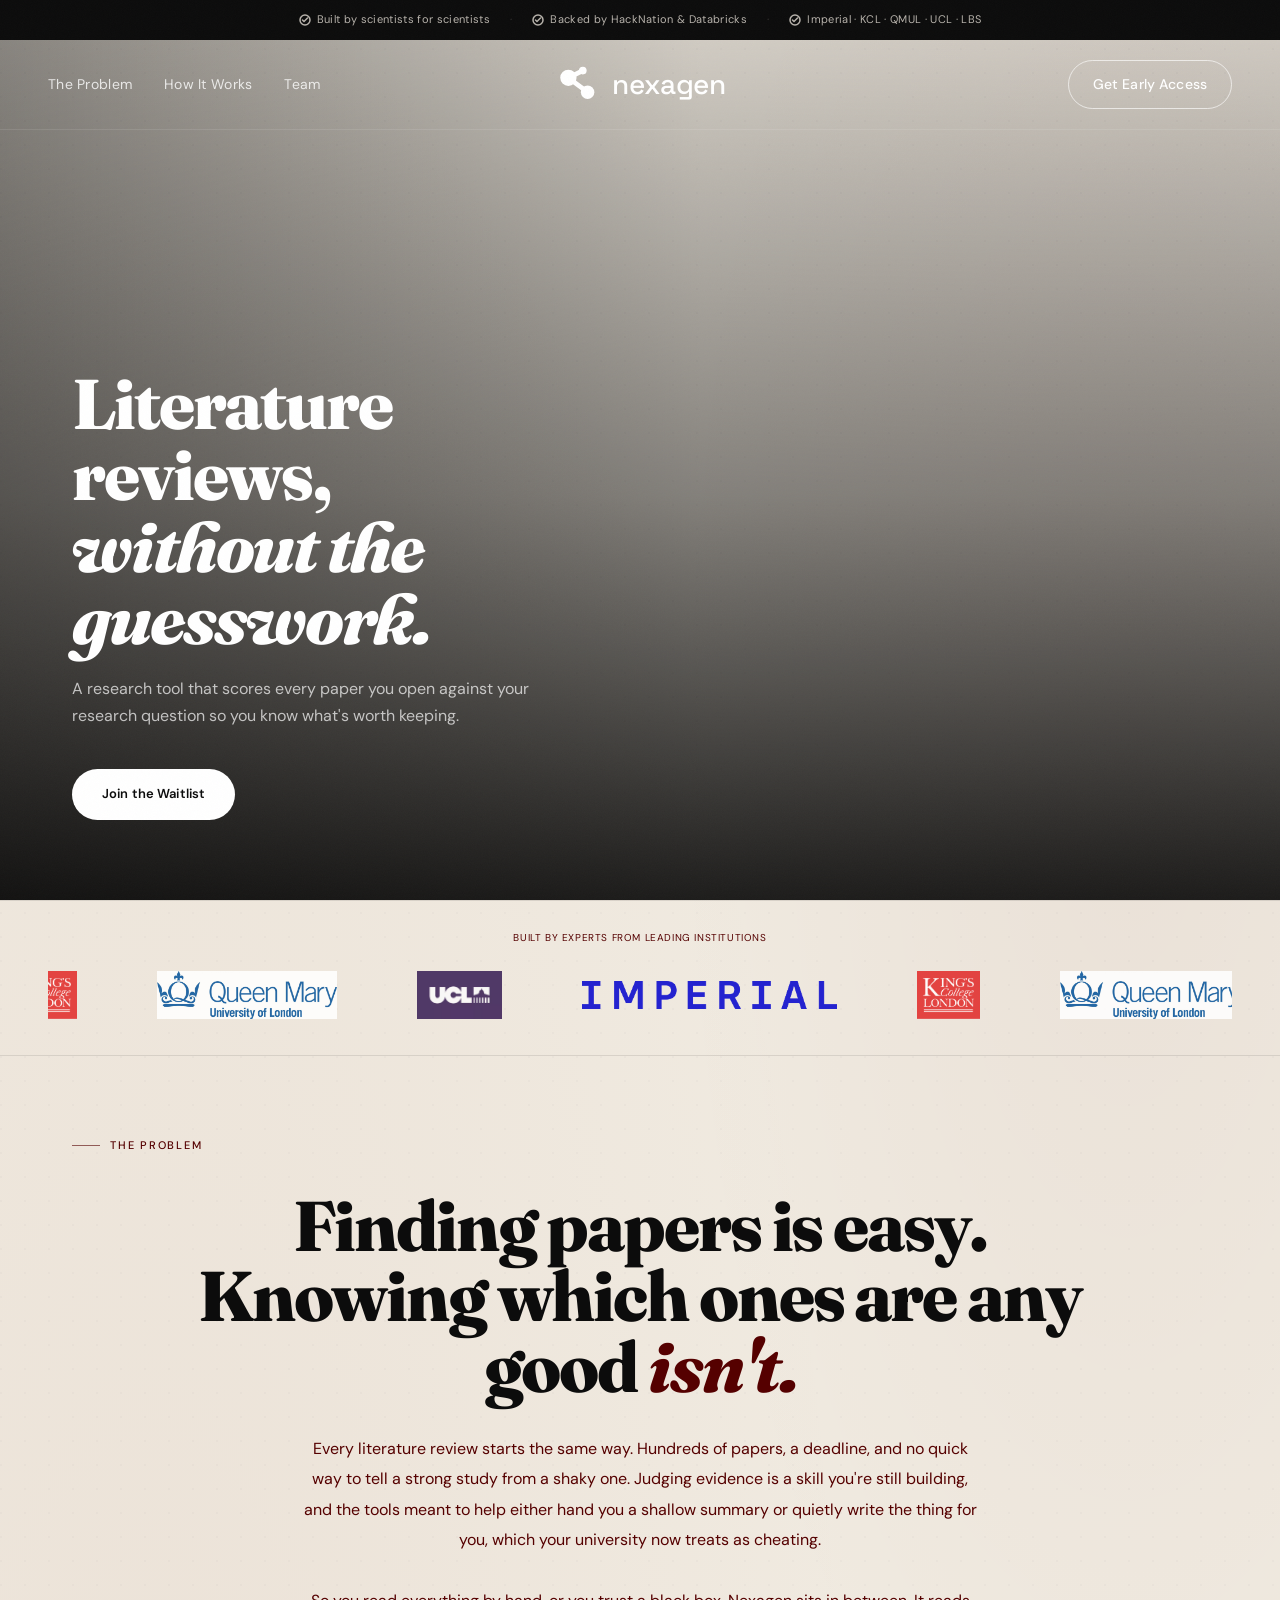
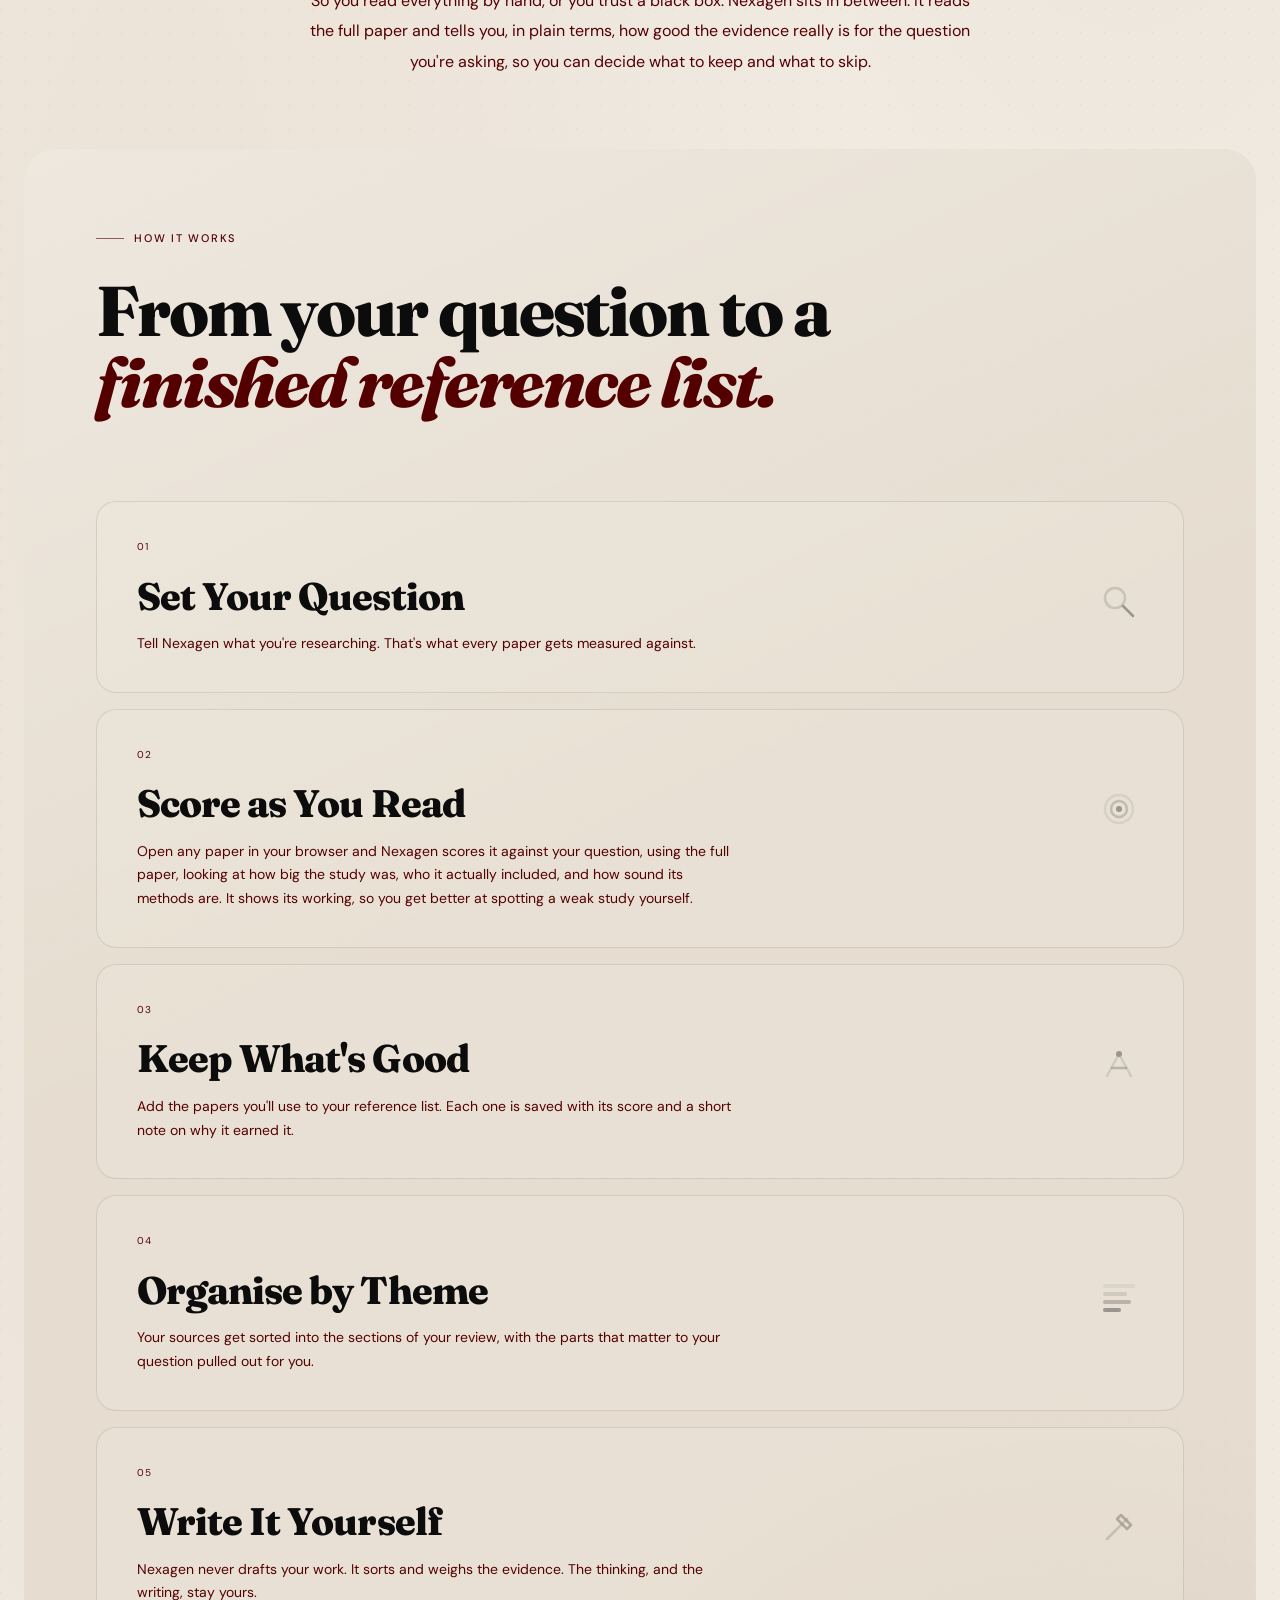
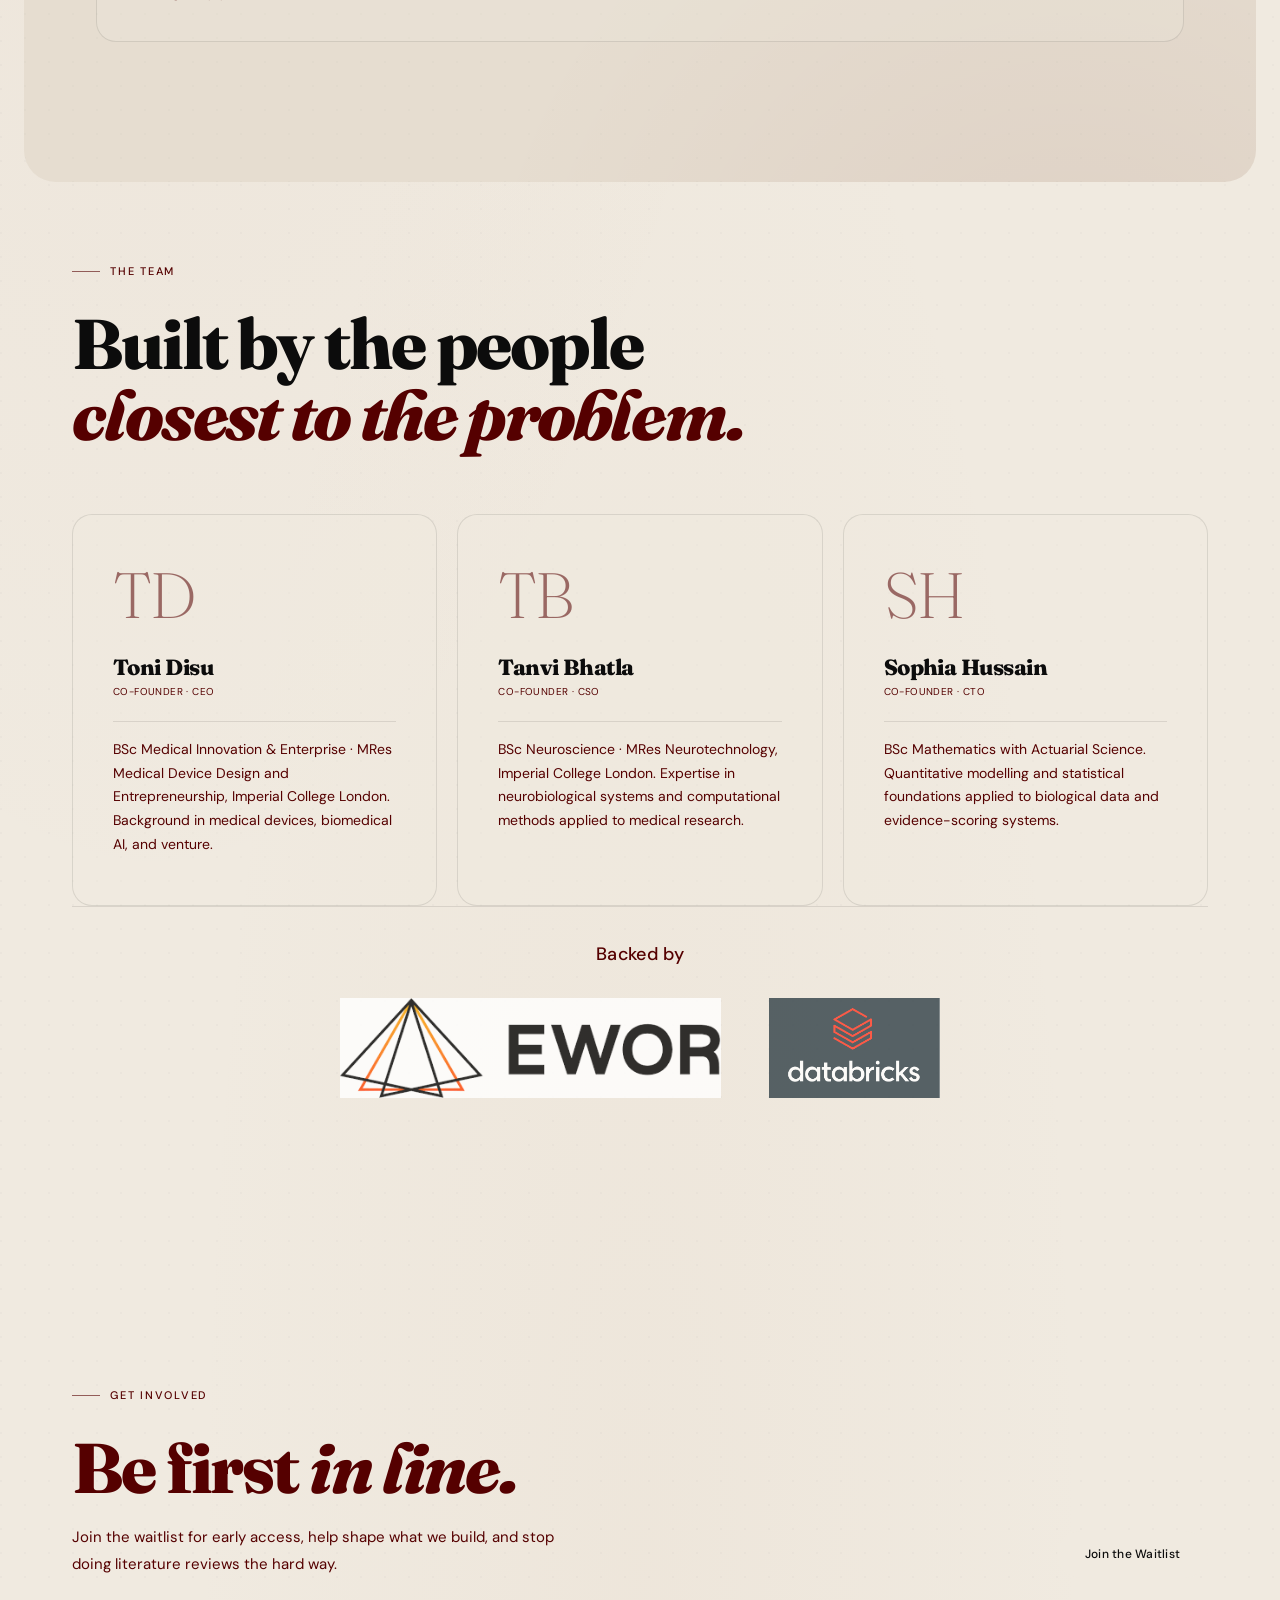
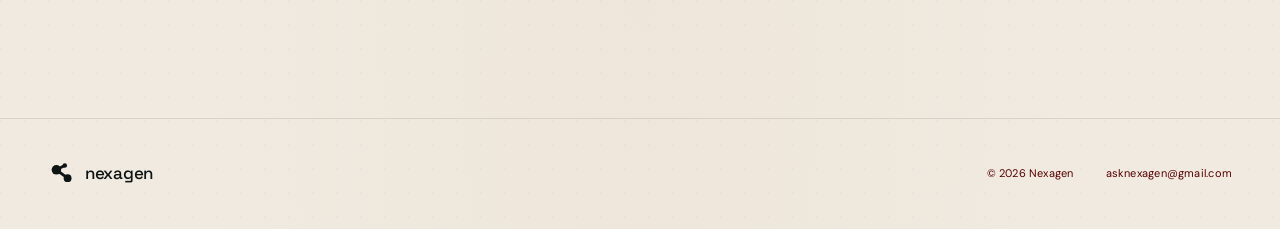
==== index-bio.html @ 09ab71d3 "Pivot homepage to biosciences-student positioning Replace index.html with the literature-review rese" ====
<!DOCTYPE html>
<html lang="en">
<head>
  <meta charset="UTF-8" />
  <meta name="viewport" content="width=device-width, initial-scale=1.0" />
  <title>Nexagen: Every Paper You Read, Scored Against Your Question</title>
  <meta name="description" content="Nexagen is a research tool for biosciences students. Its Chrome extension scores every paper you open against your question, so you can tell which studies actually hold up." />
  <link rel="preconnect" href="https://fonts.googleapis.com" />
  <link rel="preconnect" href="https://fonts.gstatic.com" crossorigin />
  <link href="https://fonts.googleapis.com/css2?family=Fraunces:ital,opsz,wght@0,9..144,200;0,9..144,800;1,9..144,800&family=DM+Sans:ital,wght@0,300;0,400;0,500;1,400&family=Space+Grotesk:wght@500&display=swap" rel="stylesheet" />
  <link rel="stylesheet" href="styles.css" />
  <link rel="icon" type="image/svg+xml" href="favicon.svg" />
</head>
<body>
  <!-- TRUST BAR — thin credibility strip above nav -->
  <div class="trust-bar" role="note" aria-label="About Nexagen">
    <span class="trust-item">
      <svg width="12" height="12" viewBox="0 0 12 12" fill="none" aria-hidden="true"><circle cx="6" cy="6" r="5" stroke="currentColor" stroke-width="1.5"/><path d="M3.5 6l1.5 1.5L8.5 4" stroke="currentColor" stroke-width="1.5" stroke-linecap="round" stroke-linejoin="round"/></svg>
      Built by scientists for scientists
    </span>
    <span class="trust-divider" aria-hidden="true">·</span>
    <span class="trust-item">
      <svg width="12" height="12" viewBox="0 0 12 12" fill="none" aria-hidden="true"><circle cx="6" cy="6" r="5" stroke="currentColor" stroke-width="1.5"/><path d="M3.5 6l1.5 1.5L8.5 4" stroke="currentColor" stroke-width="1.5" stroke-linecap="round" stroke-linejoin="round"/></svg>
      Backed by HackNation &amp; Databricks
    </span>
    <span class="trust-divider" aria-hidden="true">·</span>
    <span class="trust-item">
      <svg width="12" height="12" viewBox="0 0 12 12" fill="none" aria-hidden="true"><circle cx="6" cy="6" r="5" stroke="currentColor" stroke-width="1.5"/><path d="M3.5 6l1.5 1.5L8.5 4" stroke="currentColor" stroke-width="1.5" stroke-linecap="round" stroke-linejoin="round"/></svg>
      Imperial · KCL · QMUL · UCL · LBS
    </span>
  </div>

  <!-- NAV — transparent over hero · links left, logo centre, CTA right -->
  <nav>
    <div class="nav-left">
      <a href="#problem" class="nav-link">The Problem</a>
      <a href="#platform" class="nav-link">How It Works</a>
      <a href="#team" class="nav-link">Team</a>
    </div>
    <a href="#" class="nav-logo" aria-label="Nexagen home">
      <svg viewBox="0 0 200 200" xmlns="http://www.w3.org/2000/svg" aria-hidden="true">
        <g fill="currentColor">
          <path d="M60 70 L140 130" stroke="currentColor" stroke-width="20" stroke-linecap="round"/>
          <path d="M60 70 L120 40"  stroke="currentColor" stroke-width="20" stroke-linecap="round"/>
          <circle cx="60"  cy="70"  r="34"/>
          <circle cx="140" cy="130" r="28"/>
          <circle cx="120" cy="40"  r="16"/>
        </g>
      </svg>
      <span class="nav-logo-text">nexagen</span>
    </a>
    <div class="nav-right">
      <a href="https://docs.google.com/forms/d/e/1FAIpQLSfPnYSbLB0yAkp9VEmTySHZUfwO2lmAxV6sVlsd5_taA4u6ag/viewform?usp=publish-editor" target="_blank" class="btn-nav">Get Early Access</a>
    </div>
  </nav>

  <!-- HERO — full-bleed background image with gradient overlay -->
  <section class="hero">

    <video class="hero-bg-video" autoplay muted loop playsinline aria-hidden="true">
      <source src="landing_vid.mp4" type="video/mp4" />
    </video>

    <!-- Gradient overlay — keeps white text legible over any photo -->
    <div class="hero-overlay" aria-hidden="true"></div>

    <!-- Main content — bottom-left aligned -->
    <div class="hero-content">
      <h1 class="hero-headline">Literature reviews,<br/><em> without the guesswork.</em></h1>
      <p class="hero-sub">A research tool that scores every paper you open against your research question so you know what's worth keeping.</p>
      <div class="hero-actions">
        <a href="https://docs.google.com/forms/d/e/1FAIpQLSfPnYSbLB0yAkp9VEmTySHZUfwO2lmAxV6sVlsd5_taA4u6ag/viewform?usp=publish-editor" target="_blank" class="btn-hero-primary">Join the Waitlist</a>
      </div>
    </div>

  </section>

  <!-- INSTITUTIONS -->
  <div class="institutions-wrap">
    <p class="institutions-label">Built by experts from leading institutions</p>
    <div class="institutions-track-wrap">
      <div class="institutions-track">
        <img src="kcl2.png" class="inst-logo" alt="King's College London" />
        <img src="qmul.jpg" class="inst-logo" alt="Queen Mary University of London" />
        <img src="ucl_logo.png" class="inst-logo-ucl" alt="UCL" />
        <img src="imperial2.png" class="inst-logo imperial" alt="Imperial College London" />
        <img src="kcl2.png" class="inst-logo" alt="King's College London" />
        <img src="qmul.jpg" class="inst-logo" alt="Queen Mary University of London" />
        <img src="ucl_logo.png" class="inst-logo-ucl" alt="UCL" />
        <img src="imperial2.png" class="inst-logo imperial" alt="Imperial College London" />
      </div>
    </div>
  </div>

  <!-- PROBLEM -->
  <section id="problem">
    <div class="how-inner">
      <div class="fade-up">
        <p class="section-label">The Problem</p>
        <h2 class="section-title">Finding papers is easy.<br/>Knowing which ones are any good <em>isn't.</em></h2>
        <p class="section-body">
          Every literature review starts the same way. Hundreds of papers, a deadline, and no quick way to tell a strong study from a shaky one. Judging evidence is a skill you're still building, and the tools meant to help either hand you a shallow summary or quietly write the thing for you, which your university now treats as cheating.
          <br/><br/>
          So you read everything by hand, or you trust a black box. Nexagen sits in between. It reads the full paper and tells you, in plain terms, how good the evidence really is for the question you're asking, so you can decide what to keep and what to skip.
        </p>
      </div>
    </div>
  </section>

  <!-- HOW IT WORKS — editorial numbered list instead of equal cards -->
  <section id="platform" style="border-radius: 32px; margin: 0 24px;">
    <div class="how-inner">
      <div class="how-header">
        <div class="fade-up">
          <p class="section-label">How It Works</p>
          <h2 class="section-title">From your question to a<br/><em>finished reference list.</em></h2>
        </div>
      </div>
      <div class="steps-list stagger-parent">
        <div class="step-item">
          <span class="step-num">01</span>
          <div class="step-body">
            <div>
              <div class="step-title">Set Your Question</div>
              <div class="step-desc">Tell Nexagen what you're researching. That's what every paper gets measured against.</div>
            </div>
            <svg class="step-icon" viewBox="0 0 40 40" fill="none">
              <circle cx="16" cy="16" r="10" stroke="#0C0C0C" stroke-width="2.5" opacity="0.4"/>
              <path d="M24 24L34 34" stroke="#0C0C0C" stroke-width="2.5" stroke-linecap="round"/>
            </svg>
          </div>
        </div>
        <div class="step-item">
          <span class="step-num">02</span>
          <div class="step-body">
            <div>
              <div class="step-title">Score as You Read</div>
              <div class="step-desc">Open any paper in your browser and Nexagen scores it against your question, using the full paper, looking at how big the study was, who it actually included, and how sound its methods are. It shows its working, so you get better at spotting a weak study yourself.</div>
            </div>
            <svg class="step-icon" viewBox="0 0 40 40" fill="none">
              <circle cx="20" cy="20" r="14" stroke="#0C0C0C" stroke-width="2.5" opacity="0.2"/>
              <circle cx="20" cy="20" r="8" stroke="#0C0C0C" stroke-width="2.5" opacity="0.5"/>
              <circle cx="20" cy="20" r="3" fill="#0C0C0C"/>
            </svg>
          </div>
        </div>
        <div class="step-item">
          <span class="step-num">03</span>
          <div class="step-body">
            <div>
              <div class="step-title">Keep What's Good</div>
              <div class="step-desc">Add the papers you'll use to your reference list. Each one is saved with its score and a short note on why it earned it.</div>
            </div>
            <svg class="step-icon" viewBox="0 0 40 40" fill="none">
              <path d="M8 32L20 10L32 32" stroke="#0C0C0C" stroke-width="2.5" stroke-linecap="round" stroke-linejoin="round" opacity="0.3"/>
              <path d="M13 24h14" stroke="#0C0C0C" stroke-width="2.5" stroke-linecap="round" opacity="0.6"/>
              <circle cx="20" cy="10" r="3" fill="#0C0C0C"/>
            </svg>
          </div>
        </div>
        <div class="step-item">
          <span class="step-num">04</span>
          <div class="step-body">
            <div>
              <div class="step-title">Organise by Theme</div>
              <div class="step-desc">Your sources get sorted into the sections of your review, with the parts that matter to your question pulled out for you.</div>
            </div>
            <svg class="step-icon" viewBox="0 0 40 40" fill="none">
              <rect x="4" y="8" width="32" height="4" rx="2" fill="#0C0C0C" opacity="0.15"/>
              <rect x="4" y="16" width="24" height="4" rx="2" fill="#0C0C0C" opacity="0.3"/>
              <rect x="4" y="24" width="28" height="4" rx="2" fill="#0C0C0C" opacity="0.6"/>
              <rect x="4" y="32" width="18" height="4" rx="2" fill="#0C0C0C"/>
            </svg>
          </div>
        </div>
        <div class="step-item">
          <span class="step-num">05</span>
          <div class="step-body">
            <div>
              <div class="step-title">Write It Yourself</div>
              <div class="step-desc">Nexagen never drafts your work. It sorts and weighs the evidence. The thinking, and the writing, stay yours.</div>
            </div>
            <svg class="step-icon" viewBox="0 0 40 40" fill="none">
              <path d="M8 32L28 12" stroke="#0C0C0C" stroke-width="2.5" stroke-linecap="round" opacity="0.4"/>
              <path d="M22 8l10 10-4 4-10-10z" stroke="#0C0C0C" stroke-width="2.5" stroke-linejoin="round" opacity="0.7"/>
            </svg>
          </div>
        </div>
      </div>
    </div>
  </section>

  <!-- TEAM — author byline style, vertical dividers, no filled cards -->
  <section id="team">
    <div class="team-inner">
      <div class="fade-up">
        <p class="section-label">The Team</p>
        <h2 class="section-title">Built by the people<br/><em>closest to the problem.</em></h2>
      </div>
      <div class="team-authors stagger-parent">
        <div class="team-author">
          <div class="author-initials" aria-hidden="true">TD</div>
          <div class="author-name">Toni Disu</div>
          <div class="author-role">Co-Founder · CEO</div>
          <div class="author-bio">BSc Medical Innovation & Enterprise · MRes Medical Device Design and Entrepreneurship, Imperial College London. Background in medical devices, biomedical AI, and venture.</div>
        </div>
        <div class="team-author">
          <div class="author-initials" aria-hidden="true">TB</div>
          <div class="author-name">Tanvi Bhatla</div>
          <div class="author-role">Co-Founder · CSO</div>
          <div class="author-bio">BSc Neuroscience · MRes Neurotechnology, Imperial College London. Expertise in neurobiological systems and computational methods applied to medical research.</div>
        </div>
        <div class="team-author">
          <div class="author-initials" aria-hidden="true">SH</div>
          <div class="author-name">Sophia Hussain</div>
          <div class="author-role">Co-Founder · CTO</div>
          <div class="author-bio">BSc Mathematics with Actuarial Science. Quantitative modelling and statistical foundations applied to biological data and evidence-scoring systems.</div>
        </div>
      </div>
      <div class="team-backed fade-up">
        <span class="team-backed-label">Backed by</span>
        <div class="team-backed-logos">
          <img src="ewor_logo.png" alt="HackNation Venture Lab (Cohort 2)" class="backed-logo" />
          <img src="db-logo.webp" alt="Databricks" class="backed-logo" />
        </div>
      </div>
    </div>
  </section>

  <!-- CTA — two-column, left-aligned, not centered -->
  <section class="cta-section stagger-parent" id="waitlist">
    <video class="cta-bg-video" autoplay muted loop playsinline aria-hidden="true">
      <source src="bottom_vid.mp4" type="video/mp4" />
    </video>
<div class="cta-inner">
      <div>
        <p class="section-label">Get involved</p>
        <h2 class="section-title" style="max-width: 560px;">Be first <em>in line.</em></h2>
        <p class="section-body">Join the waitlist for early access, help shape what we build, and stop doing literature reviews the hard way.</p>
      </div>
      <div class="cta-side">
        <a href="https://docs.google.com/forms/d/e/1FAIpQLSfPnYSbLB0yAkp9VEmTySHZUfwO2lmAxV6sVlsd5_taA4u6ag/viewform?usp=publish-editor" target="_blank" class="btn-cream">Join the Waitlist</a>
      </div>
    </div>
  </section>

  <!-- FOOTER -->
  <footer>
    <a href="#" class="footer-logo" aria-label="Back to top">
      <svg viewBox="0 0 200 200" xmlns="http://www.w3.org/2000/svg" aria-hidden="true">
        <g fill="currentColor">
          <path d="M60 70 L140 130" stroke="currentColor" stroke-width="20" stroke-linecap="round"/>
          <path d="M60 70 L120 40"  stroke="currentColor" stroke-width="20" stroke-linecap="round"/>
          <circle cx="60"  cy="70"  r="34"/>
          <circle cx="140" cy="130" r="28"/>
          <circle cx="120" cy="40"  r="16"/>
        </g>
      </svg>
      <span class="footer-logo-text">nexagen</span>
    </a>
    <div class="footer-right">
      <span style="font-size: 11px; color: var(--mid); letter-spacing: 0.02em;">© 2026 Nexagen</span>
      <a href="mailto:asknexagen@gmail.com" class="footer-link">asknexagen@gmail.com</a>
    </div>
  </footer>

  <script src="script.js"></script>
</body>
</html>
---- styles.css ----
*, *::before, *::after { box-sizing: border-box; margin: 0; padding: 0; }
:root {
  --cream: #F0EAE0;
  --cream-dark: #E6DDD0;
  --black: #0C0C0C;
  --mid: #550000;
  --border: rgba(12,12,12,0.1);
}
html {
  scroll-behavior: smooth;
  overflow-x: hidden;
}
body { overflow-x: hidden; }
body {
  background-color: var(--cream);
  background-image:
    radial-gradient(ellipse 80% 60% at 12% 40%, rgba(175, 120, 100, 0.07) 0%, transparent 70%),
    radial-gradient(ellipse 60% 40% at 88% 15%, rgba(85, 0, 0, 0.04) 0%, transparent 60%),
    radial-gradient(ellipse 50% 50% at 50% 95%, rgba(200, 165, 135, 0.06) 0%, transparent 70%),
    url("data:image/svg+xml,%3Csvg width='24' height='24' xmlns='http://www.w3.org/2000/svg'%3E%3Ccircle cx='1' cy='1' r='0.75' fill='rgba(12%2C12%2C12%2C0.05)'/%3E%3C/svg%3E");
  color: var(--black);
  font-family: 'DM Sans', sans-serif;
  font-size: 15px;
  line-height: 1.75;
  -webkit-font-smoothing: antialiased;
}
body::after {
  content: '';
  position: fixed;
  inset: 0;
  pointer-events: none;
  z-index: 9998;
  opacity: 0.025;
  background-image: url("data:image/svg+xml,%3Csvg viewBox='0 0 256 256' xmlns='http://www.w3.org/2000/svg'%3E%3Cfilter id='noise'%3E%3CfeTurbulence type='fractalNoise' baseFrequency='0.9' numOctaves='4' stitchTiles='stitch'/%3E%3C/filter%3E%3Crect width='100%25' height='100%25' filter='url(%23noise)'/%3E%3C/svg%3E");
  background-size: 200px 200px;
}

/* ── TRUST BAR ── */
.trust-bar {
  position: fixed;
  top: 0; left: 0; right: 0;
  z-index: 102;
  height: 40px;
  display: flex;
  align-items: center;
  justify-content: center;
  gap: 20px;
  background: var(--black);
  color: rgba(240, 234, 224, 0.75);
  font-family: 'DM Sans', sans-serif;
  font-size: 11px;
  letter-spacing: 0.03em;
}
.trust-item {
  display: inline-flex;
  align-items: center;
  gap: 6px;
}
.trust-divider { color: rgba(240, 234, 224, 0.2); }

/* ── NAV — transparent over hero, 3-column ── */
nav {
  position: fixed;
  top: 40px; left: 0; right: 0;
  z-index: 101;
  display: grid;
  grid-template-columns: 1fr auto 1fr;
  align-items: center;
  padding: 20px 48px;
  background: transparent;
  border-bottom: 1px solid rgba(255, 255, 255, 0.1);
  transition: background 0.35s ease, border-color 0.35s ease;
  animation: slideDown 0.55s cubic-bezier(0.22, 1, 0.36, 1) both;
}
.nav-left {
  display: flex;
  align-items: center;
  gap: 32px;
}
.nav-right {
  display: flex;
  align-items: center;
  justify-content: flex-end;
}
.nav-logo {
  display: flex;
  align-items: center;
  justify-content: center;
  gap: 10px;
  text-decoration: none;
  color: white;
  transition: color 0.35s ease;
}
.nav-logo svg { width: 48px; height: 48px; transition: color 0.35s ease; }
.nav-logo-text {
  font-family: 'Space Grotesk', sans-serif;
  font-size: 28px;
  font-weight: 500;
  letter-spacing: -0.015em;
}
.nav-link {
  font-size: 14px;
  color: rgba(255, 255, 255, 0.8);
  text-decoration: underline;
  text-underline-offset: 4px;
  text-decoration-color: transparent;
  cursor: pointer;
  transition: color 0.2s, text-decoration-color 0.2s;
  letter-spacing: 0.02em;
  padding: 6px 0;
  white-space: nowrap;
}
.nav-link:hover { color: white; text-decoration-color: rgba(255,255,255,0.4); }
.nav-link:focus-visible {
  outline: 2px solid white;
  outline-offset: 4px;
  border-radius: 2px;
}
.nav-logo:focus-visible {
  outline: 2px solid white;
  outline-offset: 6px;
  border-radius: 4px;
}

/* Nav CTA — outlined pill, white on hero */
.btn-nav {
  display: inline-flex;
  align-items: center;
  font-family: 'DM Sans', sans-serif;
  font-size: 14px;
  font-weight: 500;
  padding: 11px 24px;
  min-height: 40px;
  border-radius: 100px;
  text-decoration: none;
  border: 1.5px solid rgba(255, 255, 255, 0.65);
  color: white;
  background: transparent;
  cursor: pointer;
  transition: background 0.2s, color 0.2s, border-color 0.2s;
  letter-spacing: 0.01em;
  white-space: nowrap;
}
.btn-nav:hover { background: white; color: var(--black); border-color: white; }
.btn-nav:focus-visible { outline: 2px solid white; outline-offset: 3px; }

/* Scrolled state — cream background, dark text */
nav.nav--scrolled {
  background: linear-gradient(to bottom, rgba(240, 234, 224, 0.97), rgba(240, 234, 224, 0.82));
  backdrop-filter: blur(16px);
  border-bottom: 1px solid var(--border);
}
nav.nav--scrolled .nav-logo { color: var(--black); }
nav.nav--scrolled .nav-link { color: var(--mid); }
nav.nav--scrolled .nav-link:hover { color: var(--black); text-decoration-color: rgba(12,12,12,0.25); }
nav.nav--scrolled .nav-link:focus-visible { outline-color: var(--black); }
nav.nav--scrolled .nav-logo:focus-visible { outline-color: var(--black); }
nav.nav--scrolled .btn-nav { border-color: var(--black); color: var(--black); }
nav.nav--scrolled .btn-nav:hover { background: var(--black); color: var(--cream); }
.btn-primary {
  display: inline-flex;
  align-items: center;
  gap: 8px;
  background: var(--black);
  color: var(--cream);
  font-family: 'DM Sans', sans-serif;
  font-size: 12px;
  font-weight: 500;
  padding: 12px 22px;
  min-height: 44px;
  border-radius: 100px;
  text-decoration: none;
  border: none;
  cursor: pointer;
  transition: opacity 0.2s, transform 0.15s;
  letter-spacing: 0.01em;
}
.btn-primary:hover { opacity: 0.82; transform: translateY(-1px); }
.btn-primary:focus-visible {
  outline: 2px solid var(--black);
  outline-offset: 3px;
}
.btn-outline {
  display: inline-flex;
  align-items: center;
  background: transparent;
  color: var(--black);
  font-family: 'DM Sans', sans-serif;
  font-size: 12px;
  font-weight: 500;
  padding: 12px 22px;
  min-height: 44px;
  border-radius: 100px;
  text-decoration: none;
  border: 1.5px solid var(--black);
  cursor: pointer;
  transition: background 0.2s, color 0.2s;
}
.btn-outline:hover { background: var(--black); color: var(--cream); }
.btn-outline:focus-visible {
  outline: 2px solid var(--black);
  outline-offset: 3px;
}

/* ── HERO — full-bleed background image ── */
.hero {
  position: relative;
  min-height: 100vh;
  min-height: 100svh;
  padding: 0;
  display: flex;
  align-items: flex-end;
  overflow: hidden;
}

.hero-bg-video {
  position: absolute;
  inset: 0;
  width: 100%;
  height: 100%;
  object-fit: cover;
  z-index: 0;
}

/* Dark gradient — bottom-heavy so bottom-left text is always readable */
.hero-overlay {
  position: absolute;
  inset: 0;
  background:
    linear-gradient(to top, rgba(0,0,0,0.88) 0%, rgba(0,0,0,0.45) 45%, rgba(0,0,0,0.1) 100%),
    linear-gradient(to right, rgba(0,0,0,0.35) 0%, transparent 55%);
  z-index: 1;
}

/* Main text — bottom-left */
.hero-content {
  position: relative;
  z-index: 2;
  padding: 0 72px 80px;
  max-width: 680px;
  animation: fadeUp 0.85s 0.2s cubic-bezier(0.22, 1, 0.36, 1) both;
}
.hero-headline {
  font-family: 'Fraunces', serif;
  font-size: clamp(44px, 5.5vw, 76px);
  font-weight: 800;
  line-height: 1.02;
  letter-spacing: -0.03em;
  color: white;
  margin-bottom: 20px;
  animation: fadeUp 0.8s 0.1s cubic-bezier(0.22, 1, 0.36, 1) both;
}
.hero-headline em {
  font-style: italic;
  color: white;
}
.hero-sub {
  font-size: 16px;
  color: rgba(255, 255, 255, 0.7);
  max-width: 460px;
  line-height: 1.7;
  margin-bottom: 40px;
  animation: fadeUp 0.75s 0.32s cubic-bezier(0.22, 1, 0.36, 1) both;
}
.hero-actions {
  display: flex;
  flex-direction: column;
  gap: 16px;
  align-items: flex-start;
  animation: fadeUp 0.65s 0.52s cubic-bezier(0.22, 1, 0.36, 1) both;
}

/* White pill CTA */
.btn-hero-primary {
  display: inline-flex;
  align-items: center;
  background: white;
  color: var(--black);
  font-family: 'DM Sans', sans-serif;
  font-size: 13px;
  font-weight: 600;
  padding: 14px 30px;
  min-height: 48px;
  border-radius: 100px;
  text-decoration: none;
  border: none;
  cursor: pointer;
  transition: opacity 0.2s, transform 0.15s;
  letter-spacing: 0.01em;
}
.btn-hero-primary:hover { opacity: 0.9; transform: translateY(-1px); }
.btn-hero-primary:focus-visible { outline: 2px solid white; outline-offset: 3px; }

/* Trust signal row below CTA */
.hero-trust-signal {
  display: flex;
  align-items: center;
  gap: 10px;
}
.hero-trust-stars { color: #F4C542; font-size: 13px; letter-spacing: 2px; }
.hero-trust-text {
  font-size: 12px;
  color: rgba(255, 255, 255, 0.55);
  letter-spacing: 0.02em;
}

/* Floating stat card — bottom-right */
.hero-stat-card {
  position: absolute;
  bottom: 64px;
  right: 64px;
  z-index: 2;
  background: rgba(255, 255, 255, 0.07);
  backdrop-filter: blur(20px);
  -webkit-backdrop-filter: blur(20px);
  border: 1px solid rgba(255, 255, 255, 0.14);
  border-radius: 20px;
  padding: 28px 32px;
  color: white;
  min-width: 200px;
  animation: fadeUp 0.7s 0.75s cubic-bezier(0.22, 1, 0.36, 1) both;
}
.hero-stat-number {
  font-family: 'Fraunces', serif;
  font-size: 40px;
  font-weight: 800;
  letter-spacing: -0.03em;
  line-height: 1;
  margin-bottom: 8px;
}
.hero-stat-label {
  font-size: 13px;
  color: rgba(255, 255, 255, 0.75);
  line-height: 1.5;
  margin-bottom: 14px;
}
.hero-stat-sub {
  font-size: 10px;
  color: rgba(255, 255, 255, 0.4);
  letter-spacing: 0.05em;
  text-transform: uppercase;
  border-top: 1px solid rgba(255, 255, 255, 0.1);
  padding-top: 12px;
}

/* ── INSTITUTIONS ── */
.institutions-wrap {
  border-top: 1px solid var(--border);
  border-bottom: 1px solid var(--border);
  padding: 28px 48px;
  text-align: center;
}
.institutions-label {
  font-size: 10px;
  letter-spacing: 0.06em;
  text-transform: uppercase;
  color: var(--mid);
  margin-bottom: 24px;
}
.institutions-track-wrap { overflow: hidden; white-space: nowrap; }
.institutions-track {
  display: inline-flex;
  align-items: center;
  gap: 80px;
  will-change: transform;
}
.inst-logo { height: 48px; width: auto; object-fit: contain; flex-shrink: 0; opacity: 0.85; }
.inst-logo.imperial { height: 28px; }
.inst-logo-ucl { height: 48px; width: auto; flex-shrink: 0; opacity: 0.85; }

/* ── SECTIONS ── */
section { padding: 140px 72px; }
.section-label {
  display: inline-flex;
  align-items: center;
  gap: 10px;
  font-family: 'DM Sans', sans-serif;
  font-size: 11px;
  font-weight: 500;
  letter-spacing: 0.16em;
  text-transform: uppercase;
  color: var(--mid);
  margin-bottom: 28px;
}
.section-label::before {
  content: '';
  display: inline-block;
  width: 28px;
  height: 1px;
  background: currentColor;
  opacity: 0.6;
}
.section-title {
  font-family: 'Fraunces', serif;
  font-size: clamp(40px, 5.5vw, 72px);
  font-weight: 800;
  line-height: 1.0;
  letter-spacing: -0.03em;
  max-width: 640px;
  margin-bottom: 20px;
}
.section-title em {
  font-style: italic;
  color: var(--mid);
}
.section-body {
  font-family: 'DM Sans', sans-serif;
  font-size: 15px;
  color: var(--mid);
  max-width: 520px;
  line-height: 1.8;
}

/* ── PROBLEM — text left, clinical data table right ── */
.problem {
  display: grid;
  grid-template-columns: 1fr 1fr;
  gap: 80px;
  align-items: center;
  max-width: 1200px;
  margin: 0 auto;
}
.problem-right {
  display: flex;
  flex-direction: column;
  gap: 28px;
}
.problem-photo {
  width: 100%;
  aspect-ratio: 4 / 3;
  object-fit: cover;
  object-position: center 20%;
  display: block;
  border-radius: 16px;
}
.stat-table {
  display: flex;
  flex-direction: column;
  gap: 12px;
}
.stat-row {
  display: grid;
  grid-template-columns: 28px 1fr auto;
  gap: 16px;
  padding: 20px 24px;
  border: 1px solid var(--border);
  border-radius: 14px;
  background: rgba(240, 234, 224, 0.5);
  align-items: center;
}
.stat-idx {
  font-size: 16px;
  color: var(--mid);
  letter-spacing: 0.08em;
}
.stat-lbl {
  font-size: 16px;
  color: var(--mid);
  line-height: 1.5;
}
.stat-val {
  font-family: 'Fraunces', serif;
  font-size: clamp(26px, 3vw, 40px);
  font-weight: 800;
  line-height: 1;
  letter-spacing: -0.025em;
  color: var(--black);
  text-align: right;
}

/* ── SECTION IMAGE BAND ── */
.section-image-band {
  height: 300px;
  overflow: hidden;
  border-top: 1px solid var(--border);
  border-bottom: 1px solid var(--border);
}
.section-image-band img {
  width: 100%;
  height: 100%;
  object-fit: cover;
  object-position: center 30%;
  display: block;
}

/* ── PLATFORM HEADER ── */
.how-inner {
  max-width: 1200px;
  margin: 0 auto;
}

/* ── PROBLEM — label left, headline/body centered and spread out ── */
#problem .section-label { margin-bottom: 36px; }
#problem .section-title {
  max-width: 960px;
  margin: 0 auto 32px;
  text-align: center;
}
#problem .section-body {
  max-width: 680px;
  margin: 0 auto;
  font-size: 16px;
  line-height: 1.9;
  text-align: center;
}
#platform .section-title,
#team .section-title {
  max-width: 900px;
}
.how-header {
  display: flex;
  justify-content: space-between;
  align-items: flex-end;
  margin-bottom: 64px;
  flex-wrap: wrap;
  gap: 24px;
}

/* ── STEPS ── */
.steps-list {
  display: flex;
  flex-direction: column;
  gap: 16px;
}
.step-item {
  padding: 36px 40px;
  border: 1px solid var(--border);
  border-radius: 20px;
  background: rgba(240, 234, 224, 0.25);
}
.step-num {
  display: block;
  font-family: 'DM Sans', sans-serif;
  font-size: 10px;
  letter-spacing: 0.06em;
  color: var(--mid);
  text-transform: uppercase;
  margin-bottom: 20px;
}
.step-body {
  display: grid;
  grid-template-columns: 1fr 44px;
  gap: 40px;
  align-items: start;
}
.step-title {
  font-family: 'Fraunces', serif;
  font-size: clamp(26px, 3vw, 40px);
  font-weight: 800;
  letter-spacing: -0.025em;
  line-height: 1.05;
  margin-bottom: 16px;
}
.step-desc {
  font-family: 'DM Sans', sans-serif;
  font-size: 14px;
  color: var(--mid);
  line-height: 1.7;
  max-width: 600px;
}
.step-icon {
  width: 40px;
  height: 40px;
  opacity: 0.35;
  margin-top: 6px;
}

/* ── TEAM ── */
#team { padding-top: 72px; }
#platform { padding-top: 72px; }
#problem { padding-top: 72px; padding-bottom: 72px; }
.team-inner {
  max-width: 1200px;
  margin: 0 auto;
}
.team-backed {
  display: flex;
  flex-direction: column;
  align-items: center;
  gap: 28px;
  border-top: 1px solid var(--border);
  padding-top: 32px;
  margin-top: 0;
  text-align: center;
}
.team-backed-label {
  font-family: 'DM Sans', sans-serif;
  font-size: 18px;
  font-weight: 500;
  color: var(--mid);
  letter-spacing: 0.02em;
}
.team-backed-logos {
  display: flex;
  align-items: center;
  justify-content: center;
  gap: 48px;
}
.backed-logo {
  height: 100px;
  width: auto;
  object-fit: contain;
  opacity: 0.8;
}
.team-authors {
  display: grid;
  grid-template-columns: repeat(3, 1fr);
  gap: 20px;
  margin-top: 64px;
}
.team-author {
  padding: 48px 40px;
  border: 1px solid var(--border);
  border-radius: 20px;
  background: rgba(240, 234, 224, 0.35);
}
.author-initials {
  font-family: 'Fraunces', serif;
  font-size: clamp(40px, 5vw, 64px);
  font-weight: 200;
  color: var(--mid);
  letter-spacing: -0.03em;
  line-height: 1;
  margin-bottom: 28px;
  opacity: 0.55;
}
.author-name {
  font-family: 'Fraunces', serif;
  font-size: 22px;
  font-weight: 800;
  letter-spacing: -0.025em;
  line-height: 1.1;
  margin-bottom: 4px;
}
.author-role {
  font-family: 'DM Sans', sans-serif;
  font-size: 10px;
  color: var(--mid);
  letter-spacing: 0.04em;
  text-transform: uppercase;
  margin-bottom: 20px;
}
.author-bio {
  font-family: 'DM Sans', sans-serif;
  font-size: 14px;
  color: var(--mid);
  line-height: 1.7;
  padding-top: 16px;
  border-top: 1px solid var(--border);
}

/* ── CTA — two-column, left-aligned, text left / button right ── */
.cta-section {
  position: relative;
  overflow: hidden;
  color: var(--mid);
  padding: 140px 72px;
  text-align: left;
}
.cta-bg-video {
  position: absolute;
  inset: 0;
  width: 100%;
  height: 100%;
  object-fit: cover;
  z-index: 0;
}
.cta-inner {
  position: relative;
  z-index: 2;
  max-width: 1200px;
  margin: 0 auto;
  display: grid;
  grid-template-columns: 1fr auto;
  gap: 80px;
  align-items: center;
}
.cta-side {
  display: flex;
  align-items: flex-end;
  align-self: flex-end;
  flex-shrink: 0;
}
.btn-cream {
  display: inline-flex;
  align-items: center;
  background: var(--cream);
  color: var(--black);
  font-family: 'DM Sans', sans-serif;
  font-size: 12px;
  font-weight: 500;
  padding: 13px 28px;
  min-height: 44px;
  border-radius: 100px;
  text-decoration: none;
  border: none;
  cursor: pointer;
  white-space: nowrap;
  transition: opacity 0.2s, transform 0.15s;
  letter-spacing: 0.02em;
}
.btn-cream:hover { opacity: 0.82; transform: translateY(-1px); }
.btn-cream:focus-visible {
  outline: 2px solid var(--cream);
  outline-offset: 3px;
}

/* ── FOOTER ── */
footer {
  padding: 40px 48px;
  border-top: 1px solid var(--border);
  display: flex;
  align-items: center;
  justify-content: space-between;
}
.footer-logo {
  display: flex;
  align-items: center;
  gap: 9px;
  text-decoration: none;
  color: #0E1413;
}
.footer-logo svg { width: 28px; height: 28px; }
.footer-logo-text {
  font-family: 'Space Grotesk', sans-serif;
  font-size: 17px;
  font-weight: 500;
  letter-spacing: -0.015em;
}
.footer-right { display: flex; align-items: center; gap: 32px; }
.footer-link {
  font-family: 'DM Sans', sans-serif;
  font-size: 11px;
  color: var(--mid);
  text-decoration: underline;
  text-underline-offset: 3px;
  text-decoration-color: transparent;
  cursor: pointer;
  transition: color 0.2s, text-decoration-color 0.2s;
  letter-spacing: 0.02em;
}
.footer-link:hover { color: var(--black); text-decoration-color: rgba(12,12,12,0.25); }
.footer-link:focus-visible {
  outline: 2px solid var(--black);
  outline-offset: 3px;
  border-radius: 2px;
}
.footer-logo:focus-visible {
  outline: 2px solid var(--black);
  outline-offset: 6px;
  border-radius: 4px;
}

/* ── PLATFORM SECTION BACKGROUND ── */
#platform {
  background-color: var(--cream-dark) !important;
  background-image:
    radial-gradient(ellipse 70% 50% at 85% 110%, rgba(85, 0, 0, 0.06) 0%, transparent 70%),
    linear-gradient(155deg, rgba(255,255,255,0.32) 0%, transparent 45%),
    url("data:image/svg+xml,%3Csvg width='24' height='24' xmlns='http://www.w3.org/2000/svg'%3E%3Ccircle cx='1' cy='1' r='0.75' fill='rgba(12%2C12%2C12%2C0.04)'/%3E%3C/svg%3E") !important;
}

/* ── STAGGER REVEALS ── */

/* Children start hidden */
.stat-table .stat-row,
.steps-list .step-item,
.team-authors .team-author {
  opacity: 0;
  transform: translateY(22px);
  transition: opacity 0.6s cubic-bezier(0.22, 1, 0.36, 1),
              transform 0.6s cubic-bezier(0.22, 1, 0.36, 1),
              box-shadow 0.25s ease;
}
/* Card hover lift — only once visible */
.stat-table.visible .stat-row:hover { box-shadow: 0 6px 24px rgba(12, 12, 12, 0.1); }
.steps-list.visible .step-item:hover { box-shadow: 0 8px 28px rgba(12, 12, 12, 0.08); }
.team-authors.visible .team-author:hover { box-shadow: 0 10px 36px rgba(12, 12, 12, 0.09); }

/* Parent .visible triggers cascade */
.stat-table.visible .stat-row,
.steps-list.visible .step-item,
.team-authors.visible .team-author { opacity: 1; transform: none; }

/* Stat rows: base delay so problem text appears first */
.stat-table.visible .stat-row:nth-child(1) { transition-delay: 0.15s; }
.stat-table.visible .stat-row:nth-child(2) { transition-delay: 0.27s; }
.stat-table.visible .stat-row:nth-child(3) { transition-delay: 0.39s; }
.stat-table.visible .stat-row:nth-child(4) { transition-delay: 0.51s; }

/* Steps: top to bottom */
.steps-list.visible .step-item:nth-child(1) { transition-delay: 0s; }
.steps-list.visible .step-item:nth-child(2) { transition-delay: 0.14s; }
.steps-list.visible .step-item:nth-child(3) { transition-delay: 0.28s; }
.steps-list.visible .step-item:nth-child(4) { transition-delay: 0.42s; }
.steps-list.visible .step-item:nth-child(5) { transition-delay: 0.56s; }

/* Team: left to right */
.team-authors.visible .team-author:nth-child(1) { transition-delay: 0s; }
.team-authors.visible .team-author:nth-child(2) { transition-delay: 0.14s; }
.team-authors.visible .team-author:nth-child(3) { transition-delay: 0.28s; }

/* CTA: left column then right button */
.cta-inner > div {
  opacity: 0;
  transform: translateY(20px);
  transition: opacity 0.6s cubic-bezier(0.22, 1, 0.36, 1),
              transform 0.6s cubic-bezier(0.22, 1, 0.36, 1);
}
.cta-section.visible .cta-inner > div { opacity: 1; transform: none; }
.cta-section.visible .cta-inner > div:nth-child(1) { transition-delay: 0s; }
.cta-section.visible .cta-inner > div:nth-child(2) { transition-delay: 0.28s; }

/* ── ANIMATIONS ── */
@keyframes fadeUp {
  from { opacity: 0; transform: translateY(20px); }
  to   { opacity: 1; transform: translateY(0); }
}
@keyframes slideDown {
  from { opacity: 0; transform: translateY(-14px); }
  to   { opacity: 1; transform: translateY(0); }
}
.fade-up {
  opacity: 0;
  transform: translateY(20px);
  transition: opacity 0.65s cubic-bezier(0.22, 1, 0.36, 1),
              transform 0.65s cubic-bezier(0.22, 1, 0.36, 1);
}
.fade-up.visible { opacity: 1; transform: none; }

/* ── RESPONSIVE: TABLET ── */
@media (max-width: 960px) {
  .trust-bar { display: none; }
  nav { top: 0; padding: 16px 24px; }
  .nav-left { display: none; }
  section { padding: 72px 32px; }
  .cta-section { padding: 72px 32px; }

  .hero-content { padding: 0 32px 56px; }
  .hero-stat-card { display: none; }

  .institutions-wrap { padding: 24px 32px; }
  .problem { grid-template-columns: 1fr; gap: 40px; }
  #problem, #platform, #team { padding-top: 56px; }
  #problem { padding-bottom: 56px; }
  .how-header { flex-direction: column; align-items: flex-start; margin-bottom: 40px; }
  .step-body { grid-template-columns: 1fr 36px; }
  .step-item { padding: 28px 28px; }
  .team-authors { grid-template-columns: 1fr; gap: 16px; }
  .cta-inner { grid-template-columns: 1fr; gap: 32px; }
  .cta-side { align-self: auto; }
  footer { flex-direction: column; gap: 24px; text-align: center; }
  .footer-right { flex-direction: column; gap: 12px; }
}

/* ── RESPONSIVE: MOBILE ── */
@media (max-width: 540px) {
  body { font-size: 15px; }

  /* Nav — hide wordmark on very small screens, keep mark + CTA */
  nav { padding: 14px 16px; }
  .nav-logo svg { width: 28px; height: 28px; }
  .nav-logo-text { font-size: 17px; }
  .nav-logo { gap: 7px; }
  .btn-nav { font-size: 11px; padding: 8px 14px; min-height: 36px; }

  /* Hero */
  .hero-content { padding: 0 20px 48px; max-width: 100%; }
  .hero-headline { font-size: clamp(32px, 8.5vw, 44px); }
  .hero-sub { font-size: 14px; max-width: 100%; }
  .btn-hero-primary { font-size: 13px; padding: 13px 22px; }
  .hero-trust-signal { flex-direction: column; align-items: flex-start; gap: 6px; }
  .hero-trust-text { font-size: 11px; }

  /* Institutions */
  .institutions-wrap { padding: 20px 16px; }
  .inst-logo { height: 36px; }
  .inst-logo-ucl { height: 36px; }
  .inst-logo.imperial { height: 22px; }

  /* Sections */
  section { padding: 56px 20px; }
  .cta-section { padding: 56px 20px; }
  #problem, #platform, #team { padding-top: 48px; }
  #problem { padding-bottom: 48px; }
  .section-title { font-size: clamp(28px, 8vw, 44px); max-width: 100%; }
  .section-body { max-width: 100%; }

  /* Stat rows */
  .stat-row { grid-template-columns: 18px 1fr auto; gap: 10px; padding: 14px 14px; }
  .stat-idx { font-size: 11px; }
  .stat-lbl { font-size: 13px; }
  .stat-val { font-size: clamp(20px, 5vw, 28px); }

  /* Platform */
  #platform {
    margin: 0 12px !important;
    border-radius: 24px !important;
    padding: 48px 20px !important;
  }
  .step-body { grid-template-columns: 1fr; }
  .step-icon { display: none; }
  .step-item { padding: 24px 20px; }
  .step-title { font-size: clamp(22px, 6vw, 32px); }

  /* Team */
  .author-initials { font-size: 40px; margin-bottom: 20px; }
  .author-name { font-size: 18px; }
  .team-author { padding: 28px 20px; }
  .backed-logo { height: 56px; }
  .team-backed-logos { gap: 24px; }
  .team-backed-label { font-size: 15px; }

  /* CTA */
  .cta-inner { gap: 28px; }
  .cta-side { align-self: auto; }
  .btn-cream { font-size: 13px; padding: 13px 22px; }

  /* Footer */
  footer { padding: 32px 20px; }
  .footer-logo svg { width: 22px; height: 22px; }
  .footer-logo-text { font-size: 15px; }
}

/* ── REDUCED MOTION ── */
@media (prefers-reduced-motion: reduce) {
  *, *::before, *::after {
    animation-duration: 0.01ms !important;
    animation-iteration-count: 1 !important;
    transition-duration: 0.01ms !important;
    scroll-behavior: auto !important;
  }
}
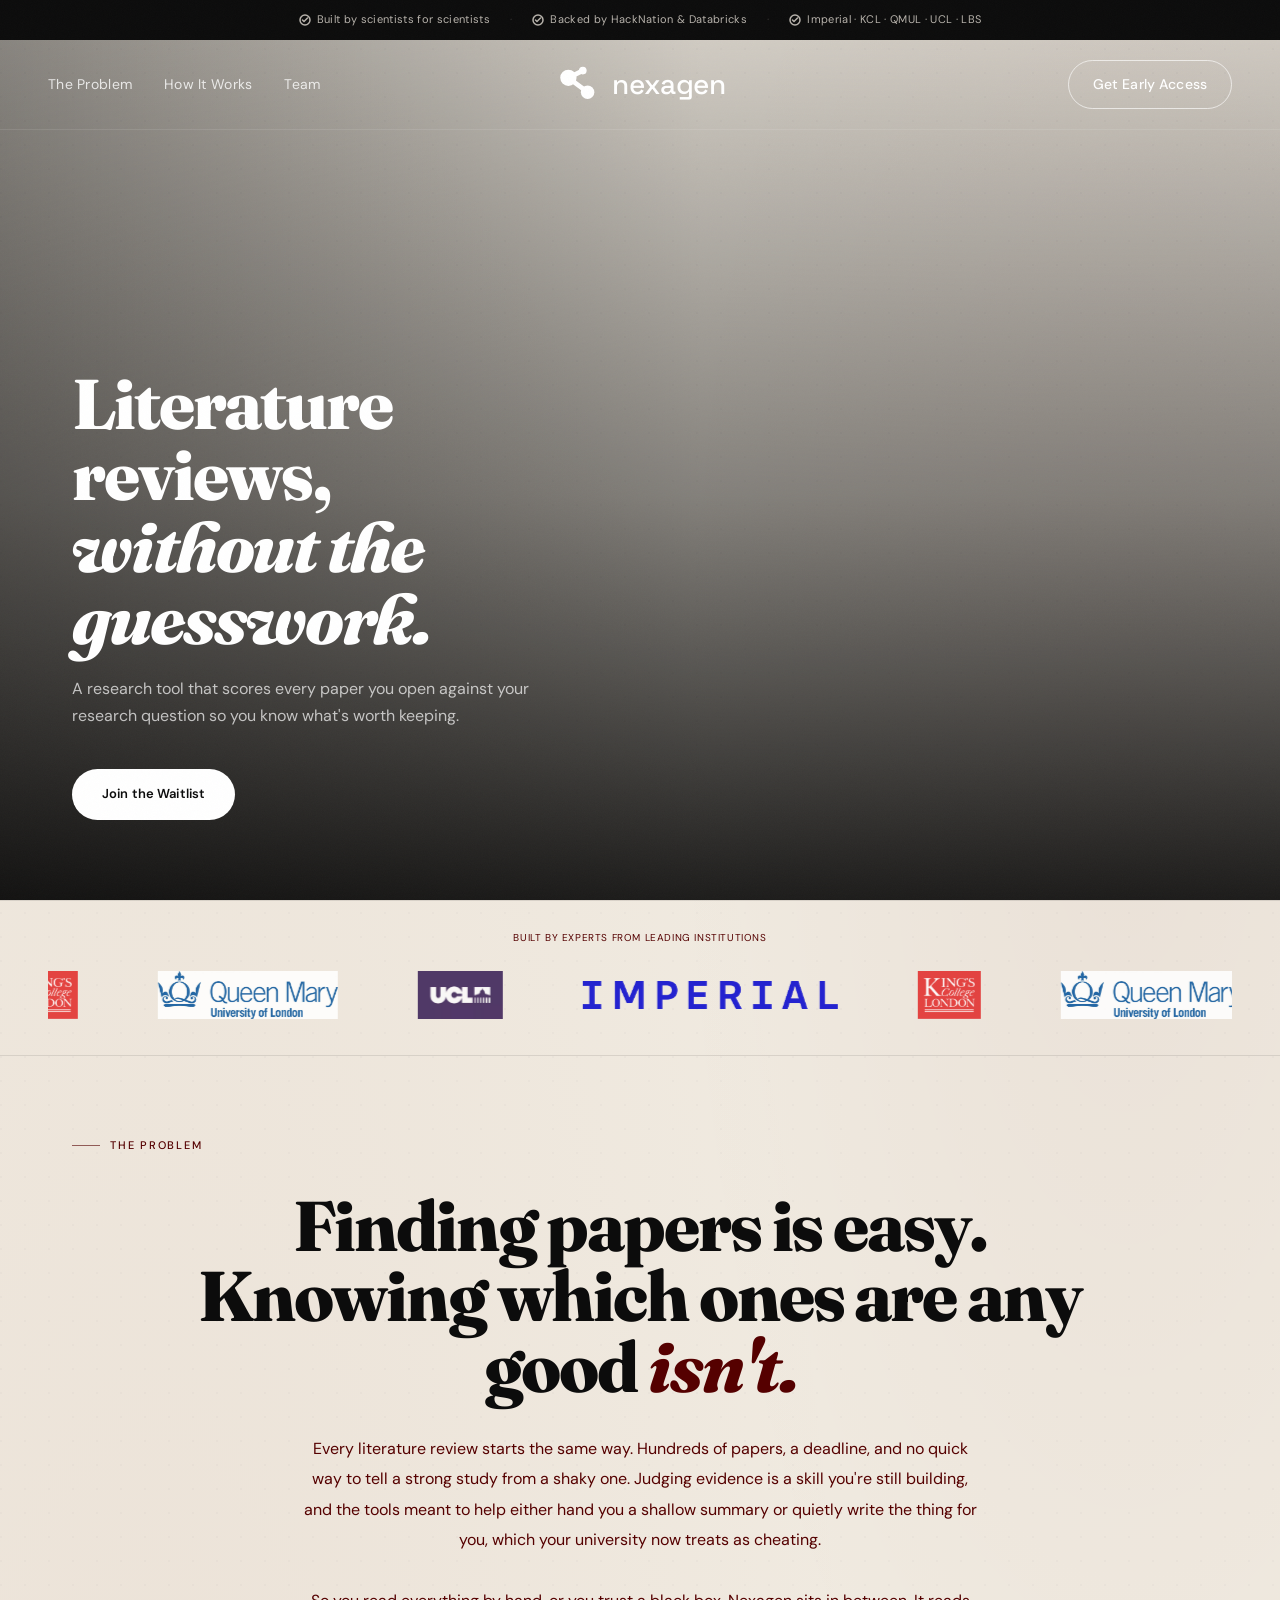
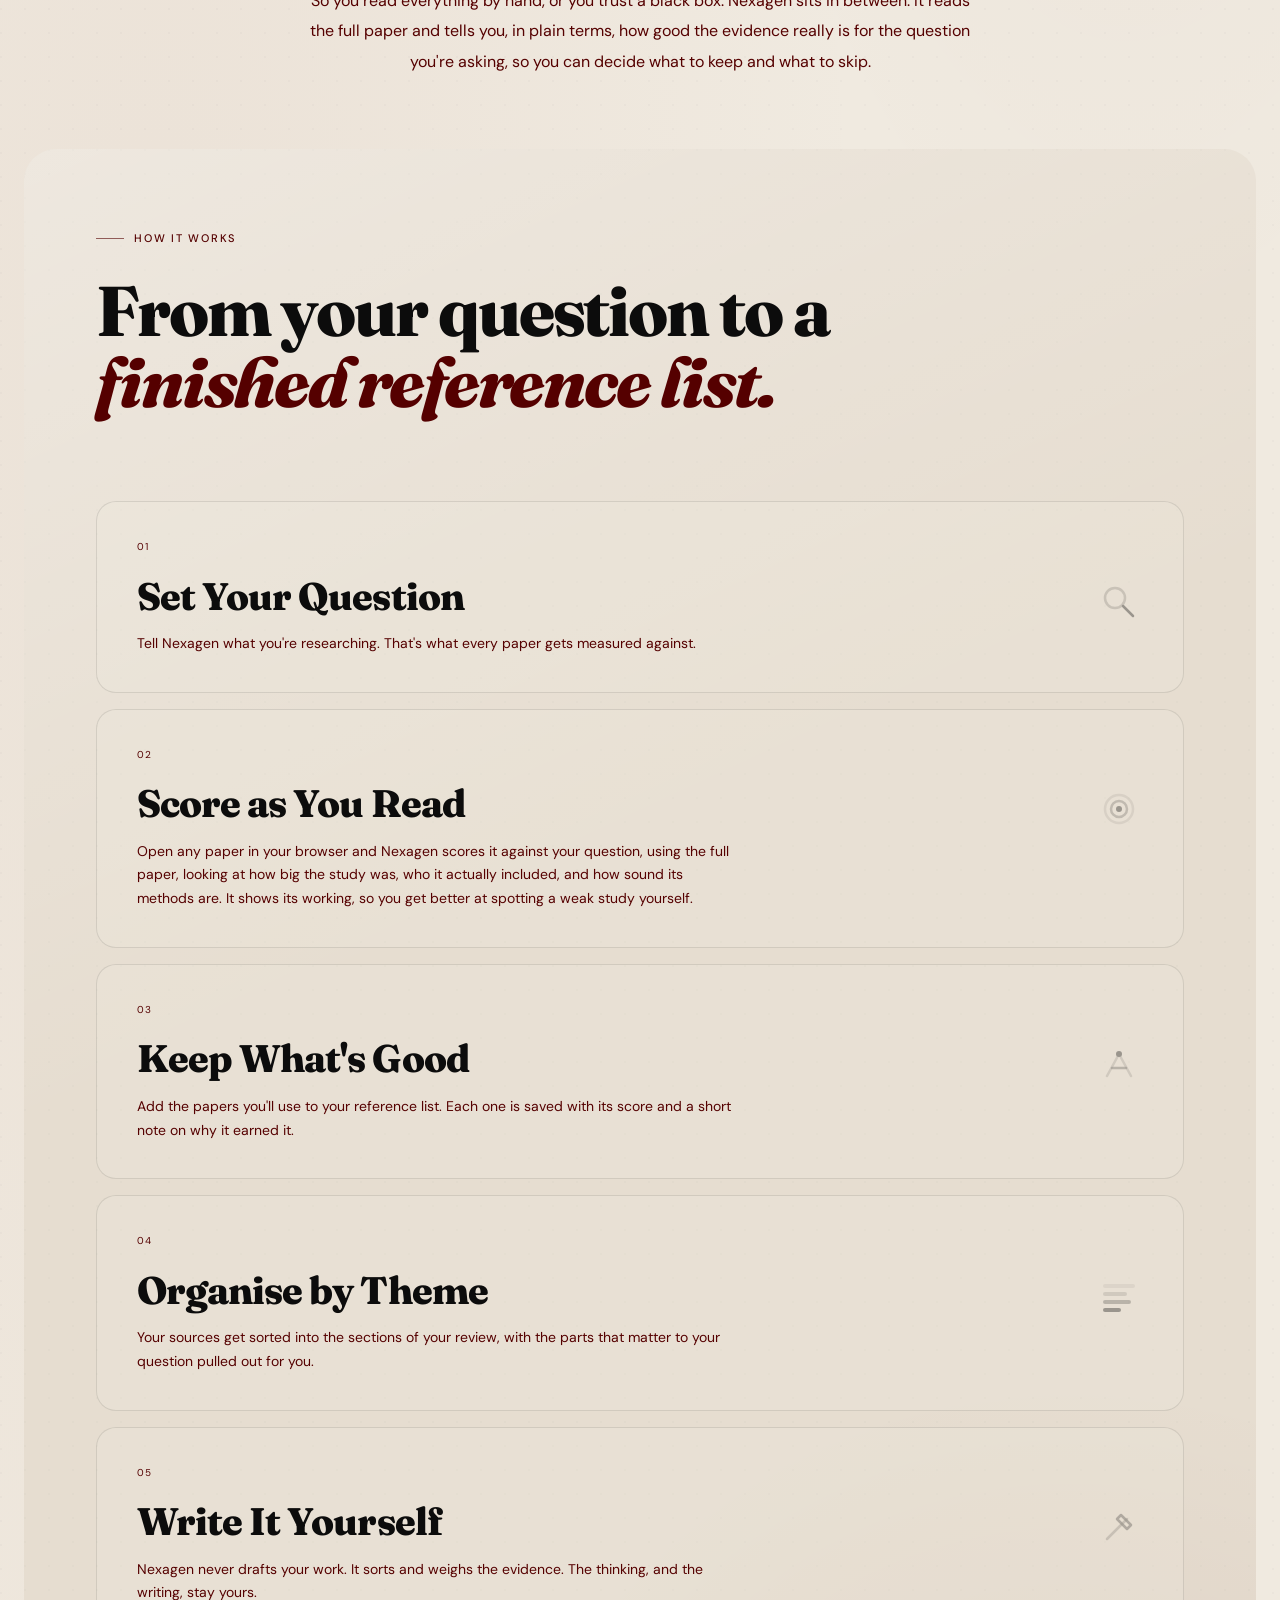
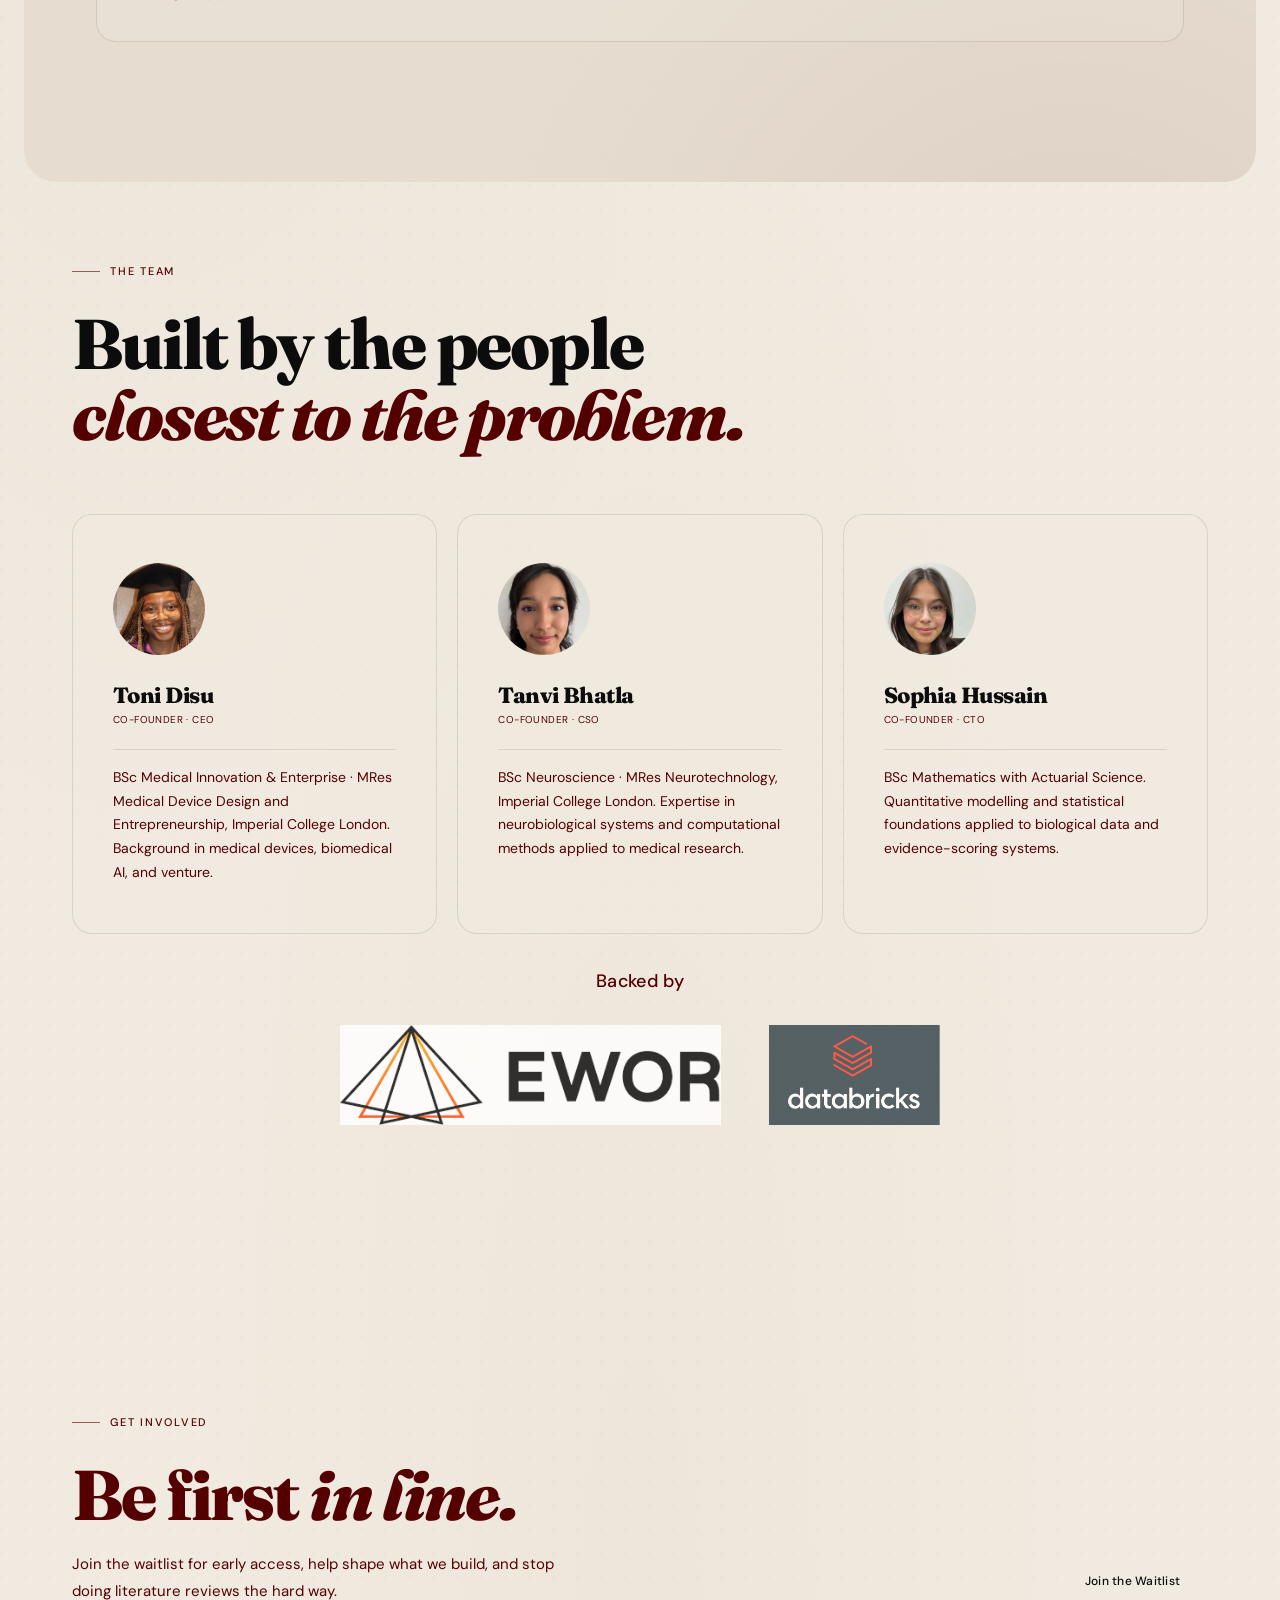
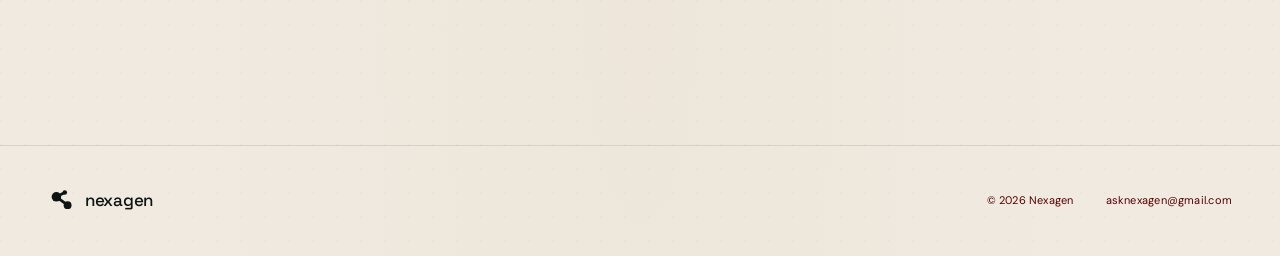
==== commit 86307796: "Add founder headshots and fix mobile nav/headline bugs Replace initials placeholders with real found" ====
--- a/index-bio.html
+++ b/index-bio.html
@@ -199,19 +199,19 @@
       </div>
       <div class="team-authors stagger-parent">
         <div class="team-author">
-          <div class="author-initials" aria-hidden="true">TD</div>
+          <img src="team-toni.jpg" alt="Toni Disu" class="author-photo" />
           <div class="author-name">Toni Disu</div>
           <div class="author-role">Co-Founder · CEO</div>
           <div class="author-bio">BSc Medical Innovation & Enterprise · MRes Medical Device Design and Entrepreneurship, Imperial College London. Background in medical devices, biomedical AI, and venture.</div>
         </div>
         <div class="team-author">
-          <div class="author-initials" aria-hidden="true">TB</div>
+          <img src="team-tanvi.jpg" alt="Tanvi Bhatla" class="author-photo" />
           <div class="author-name">Tanvi Bhatla</div>
           <div class="author-role">Co-Founder · CSO</div>
           <div class="author-bio">BSc Neuroscience · MRes Neurotechnology, Imperial College London. Expertise in neurobiological systems and computational methods applied to medical research.</div>
         </div>
         <div class="team-author">
-          <div class="author-initials" aria-hidden="true">SH</div>
+          <img src="team-sophia.jpg" alt="Sophia Hussain" class="author-photo" />
           <div class="author-name">Sophia Hussain</div>
           <div class="author-role">Co-Founder · CTO</div>
           <div class="author-bio">BSc Mathematics with Actuarial Science. Quantitative modelling and statistical foundations applied to biological data and evidence-scoring systems.</div>
--- a/styles.css
+++ b/styles.css
@@ -73,16 +73,19 @@
   animation: slideDown 0.55s cubic-bezier(0.22, 1, 0.36, 1) both;
 }
 .nav-left {
+  grid-column: 1;
   display: flex;
   align-items: center;
   gap: 32px;
 }
 .nav-right {
+  grid-column: 3;
   display: flex;
   align-items: center;
   justify-content: flex-end;
 }
 .nav-logo {
+  grid-column: 2;
   display: flex;
   align-items: center;
   justify-content: center;
@@ -578,7 +581,6 @@
   flex-direction: column;
   align-items: center;
   gap: 28px;
-  border-top: 1px solid var(--border);
   padding-top: 32px;
   margin-top: 0;
   text-align: center;
@@ -614,15 +616,13 @@
   border-radius: 20px;
   background: rgba(240, 234, 224, 0.35);
 }
-.author-initials {
-  font-family: 'Fraunces', serif;
-  font-size: clamp(40px, 5vw, 64px);
-  font-weight: 200;
-  color: var(--mid);
-  letter-spacing: -0.03em;
-  line-height: 1;
+.author-photo {
+  width: 92px;
+  height: 92px;
+  border-radius: 50%;
+  object-fit: cover;
   margin-bottom: 28px;
-  opacity: 0.55;
+  display: block;
 }
 .author-name {
   font-family: 'Fraunces', serif;
@@ -835,6 +835,14 @@
   .nav-left { display: none; }
   section { padding: 72px 32px; }
   .cta-section { padding: 72px 32px; }
+
+  /* Manual line breaks are tuned for wide desktop headlines only —
+     drop them below the tablet breakpoint so the text reflows naturally. */
+  #problem .section-title br,
+  #platform .section-title br,
+  #team .section-title br {
+    display: none;
+  }
 
   .hero-content { padding: 0 32px 56px; }
   .hero-stat-card { display: none; }
@@ -904,7 +912,7 @@
   .step-title { font-size: clamp(22px, 6vw, 32px); }
 
   /* Team */
-  .author-initials { font-size: 40px; margin-bottom: 20px; }
+  .author-photo { width: 76px; height: 76px; margin-bottom: 20px; }
   .author-name { font-size: 18px; }
   .team-author { padding: 28px 20px; }
   .backed-logo { height: 56px; }
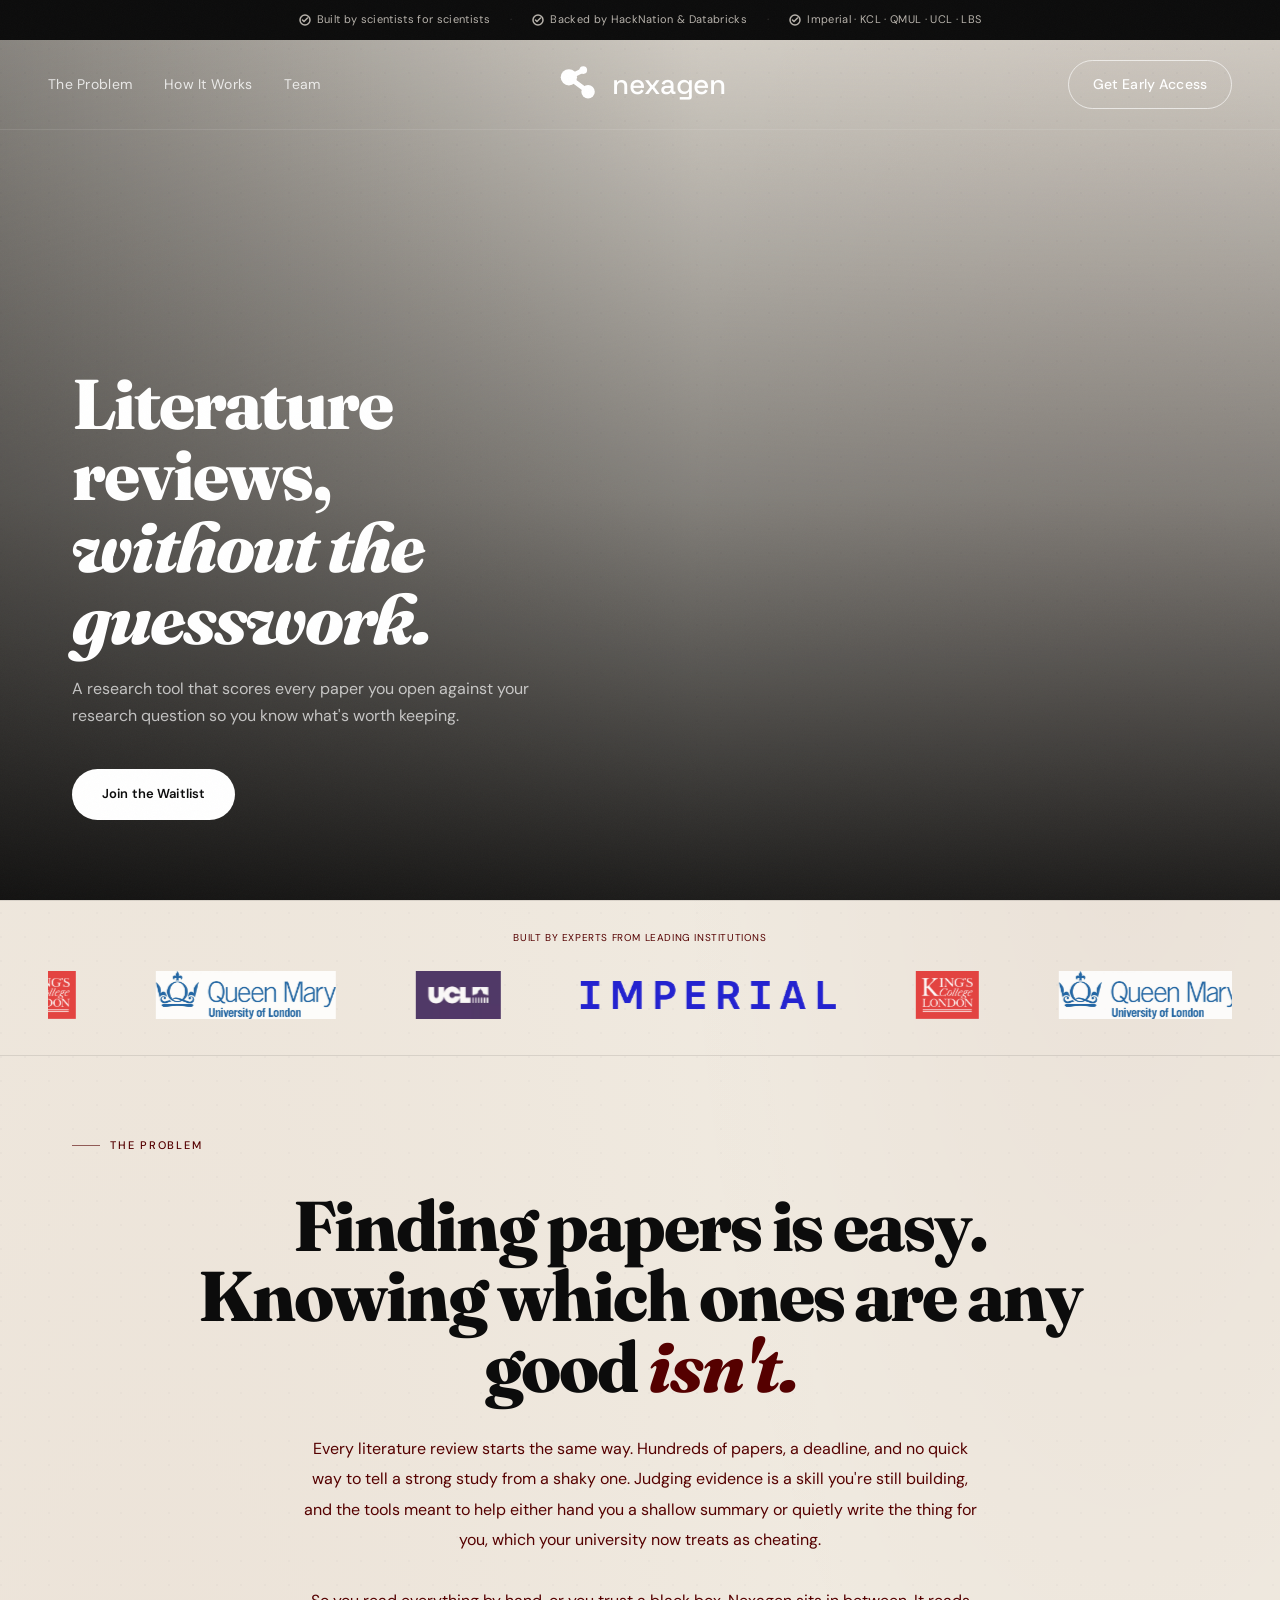
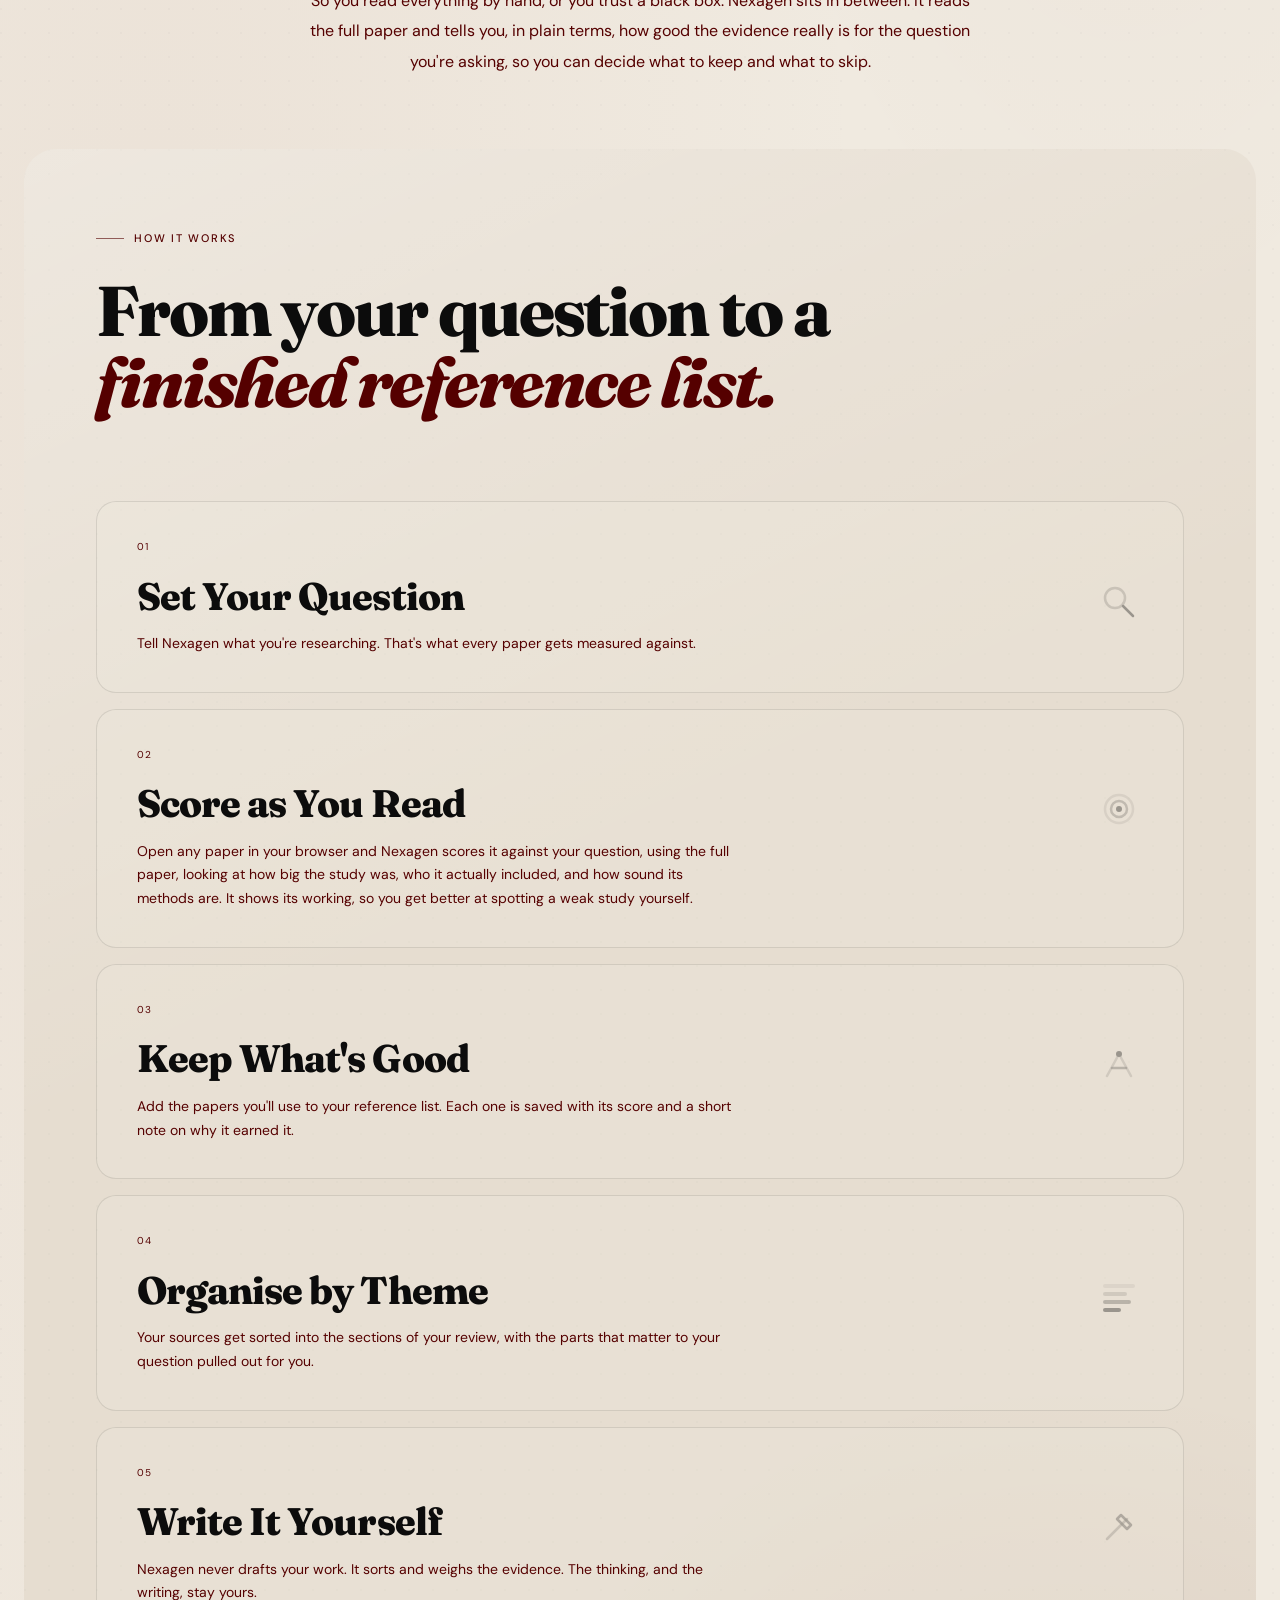
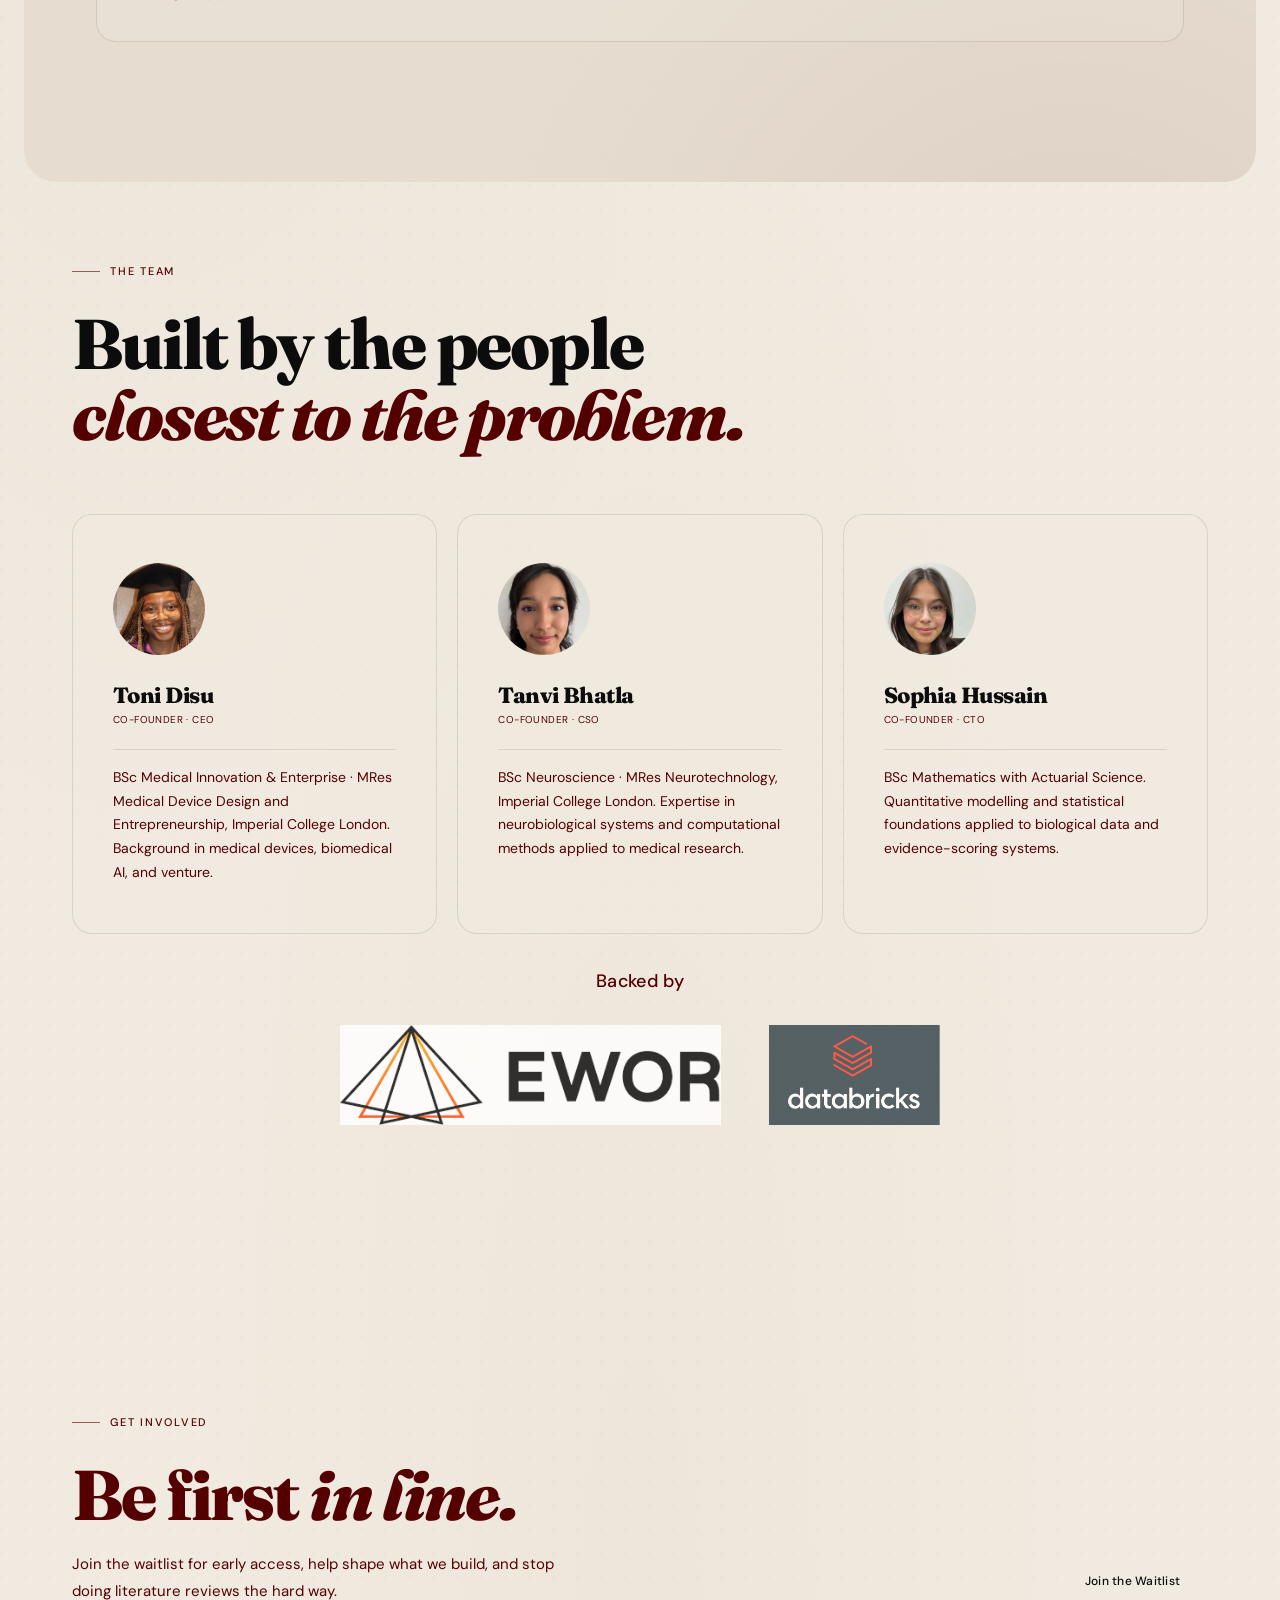
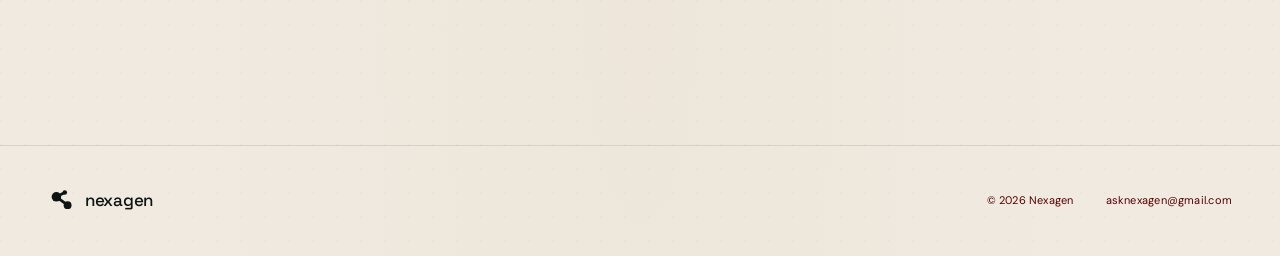
==== commit 2a134e77: "Fix mobile nav centering, headline spacing, and header bleed-through Nav: replace the fragile 3-colu" ====
--- a/index-bio.html
+++ b/index-bio.html
@@ -97,7 +97,7 @@
     <div class="how-inner">
       <div class="fade-up">
         <p class="section-label">The Problem</p>
-        <h2 class="section-title">Finding papers is easy.<br/>Knowing which ones are any good <em>isn't.</em></h2>
+        <h2 class="section-title">Finding papers is easy.<br/> Knowing which ones are any good <em>isn't.</em></h2>
         <p class="section-body">
           Every literature review starts the same way. Hundreds of papers, a deadline, and no quick way to tell a strong study from a shaky one. Judging evidence is a skill you're still building, and the tools meant to help either hand you a shallow summary or quietly write the thing for you, which your university now treats as cheating.
           <br/><br/>
@@ -113,7 +113,7 @@
       <div class="how-header">
         <div class="fade-up">
           <p class="section-label">How It Works</p>
-          <h2 class="section-title">From your question to a<br/><em>finished reference list.</em></h2>
+          <h2 class="section-title">From your question to a<br/> <em>finished reference list.</em></h2>
         </div>
       </div>
       <div class="steps-list stagger-parent">
@@ -195,7 +195,7 @@
     <div class="team-inner">
       <div class="fade-up">
         <p class="section-label">The Team</p>
-        <h2 class="section-title">Built by the people<br/><em>closest to the problem.</em></h2>
+        <h2 class="section-title">Built by the people<br/> <em>closest to the problem.</em></h2>
       </div>
       <div class="team-authors stagger-parent">
         <div class="team-author">
--- a/styles.css
+++ b/styles.css
@@ -63,8 +63,7 @@
   position: fixed;
   top: 40px; left: 0; right: 0;
   z-index: 101;
-  display: grid;
-  grid-template-columns: 1fr auto 1fr;
+  display: flex;
   align-items: center;
   padding: 20px 48px;
   background: transparent;
@@ -73,19 +72,21 @@
   animation: slideDown 0.55s cubic-bezier(0.22, 1, 0.36, 1) both;
 }
 .nav-left {
-  grid-column: 1;
   display: flex;
   align-items: center;
   gap: 32px;
 }
 .nav-right {
-  grid-column: 3;
   display: flex;
   align-items: center;
   justify-content: flex-end;
+  margin-left: auto;
 }
 .nav-logo {
-  grid-column: 2;
+  position: absolute;
+  left: 50%;
+  top: 50%;
+  transform: translate(-50%, -50%);
   display: flex;
   align-items: center;
   justify-content: center;
@@ -149,7 +150,7 @@
 
 /* Scrolled state — cream background, dark text */
 nav.nav--scrolled {
-  background: linear-gradient(to bottom, rgba(240, 234, 224, 0.97), rgba(240, 234, 224, 0.82));
+  background: rgba(240, 234, 224, 0.98);
   backdrop-filter: blur(16px);
   border-bottom: 1px solid var(--border);
 }
